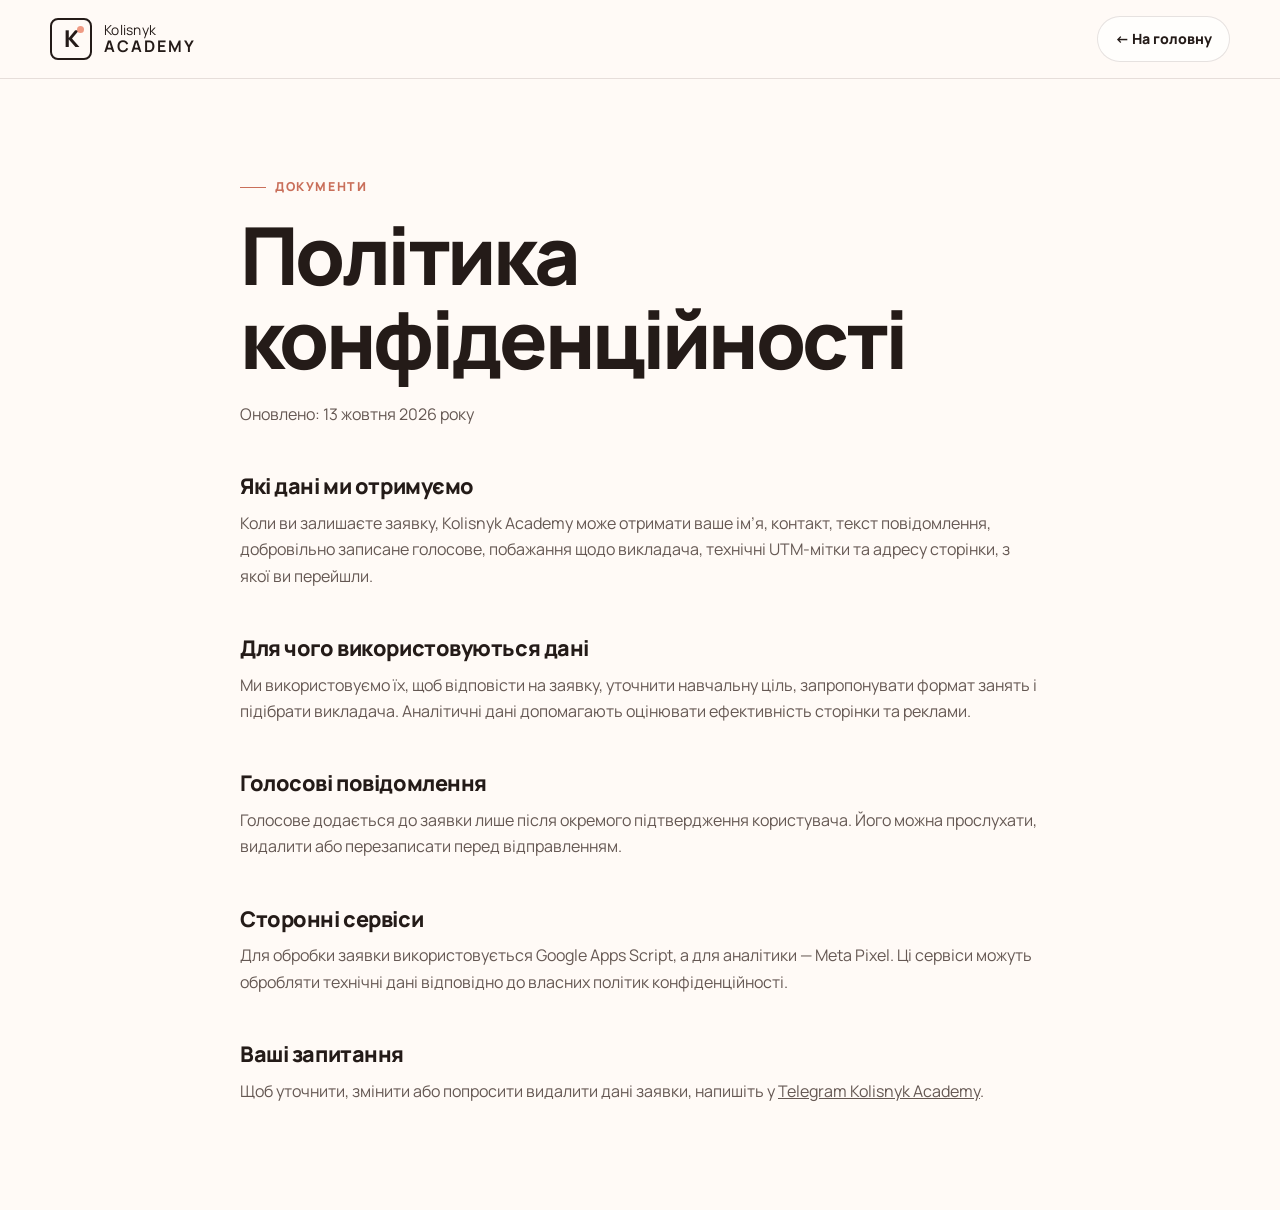
==== privacy.html @ d4eda398 "Redesign Kolisnyk Academy website" ====
<!doctype html><html lang="uk"><head><meta charset="utf-8"><meta name="viewport" content="width=device-width, initial-scale=1"><meta name="robots" content="noindex"><title>Політика конфіденційності — Kolisnyk Academy</title><link rel="icon" type="image/png" href="assets/images/brand/logo-square.png"><link rel="preconnect" href="https://fonts.googleapis.com"><link rel="preconnect" href="https://fonts.gstatic.com" crossorigin><link href="https://fonts.googleapis.com/css2?family=Manrope:wght@400;500;600;700;800&family=Playfair+Display:wght@600;700&display=swap" rel="stylesheet"><link rel="stylesheet" href="css/style.css"></head><body class="legal-page"><header class="site-header"><div class="container header-inner"><a class="brand" href="index.html"><span class="brand-mark">K<span></span></span><span class="brand-copy">Kolisnyk <strong>Academy</strong></span></a><a class="button button-small button-ghost" href="index.html">← На головну</a></div></header><main class="container legal-content"><span class="eyebrow">Документи</span><h1>Політика конфіденційності</h1><p class="legal-updated">Оновлено: 13 жовтня 2026 року</p><section><h2>Які дані ми отримуємо</h2><p>Коли ви залишаєте заявку, Kolisnyk Academy може отримати ваше ім’я, контакт, текст повідомлення, добровільно записане голосове, побажання щодо викладача, технічні UTM-мітки та адресу сторінки, з якої ви перейшли.</p></section><section><h2>Для чого використовуються дані</h2><p>Ми використовуємо їх, щоб відповісти на заявку, уточнити навчальну ціль, запропонувати формат занять і підібрати викладача. Аналітичні дані допомагають оцінювати ефективність сторінки та реклами.</p></section><section><h2>Голосові повідомлення</h2><p>Голосове додається до заявки лише після окремого підтвердження користувача. Його можна прослухати, видалити або перезаписати перед відправленням.</p></section><section><h2>Сторонні сервіси</h2><p>Для обробки заявки використовується Google Apps Script, а для аналітики — Meta Pixel. Ці сервіси можуть обробляти технічні дані відповідно до власних політик конфіденційності.</p></section><section><h2>Ваші запитання</h2><p>Щоб уточнити, змінити або попросити видалити дані заявки, напишіть у <a href="https://t.me/kolisnyk_academy" target="_blank" rel="noopener">Telegram Kolisnyk Academy</a>.</p></section></main></body></html>
---- css/style.css ----
:root {
  --ink: #241b18;
  --ink-soft: #655853;
  --paper: #fffaf6;
  --paper-2: #f7eee8;
  --white: #fff;
  --peach: #ef9a83;
  --peach-dark: #c96f5a;
  --pink: #f6d4d5;
  --sage: #79816e;
  --sage-light: #dfe4d8;
  --brown: #4b3029;
  --line: rgba(64, 42, 34, .13);
  --font-body: "Manrope", system-ui, -apple-system, BlinkMacSystemFont, "Segoe UI", sans-serif;
  --font-display: "Playfair Display", Georgia, serif;
  --radius-sm: 14px;
  --radius-md: 22px;
  --radius-lg: 34px;
  --shadow-sm: 0 12px 36px rgba(55, 36, 29, .08);
  --shadow-lg: 0 30px 80px rgba(55, 36, 29, .13);
  --container: 1180px;
  --section-space: clamp(74px, 10vw, 136px);
}

* { box-sizing: border-box; }
html { scroll-behavior: smooth; scroll-padding-top: 92px; }
body { margin: 0; color: var(--ink); background: var(--paper); font-family: var(--font-body); line-height: 1.65; overflow-x: hidden; }
body::before { content: ""; position: fixed; inset: 0; pointer-events: none; z-index: -1; opacity: .5; background-image: radial-gradient(rgba(70,45,37,.11) .6px, transparent .6px); background-size: 12px 12px; }
img { max-width: 100%; display: block; }
a { color: inherit; }
button, input, textarea, select { font: inherit; }
button, a { -webkit-tap-highlight-color: transparent; }
:focus-visible { outline: 3px solid #1672c4; outline-offset: 4px; }
[hidden] { display: none !important; }
.container { width: min(calc(100% - 32px), var(--container)); margin-inline: auto; }
.section { padding-block: var(--section-space); }
.skip-link { position: fixed; top: 10px; left: 10px; z-index: 9999; padding: 12px 16px; background: var(--ink); color: #fff; border-radius: 8px; transform: translateY(-160%); }
.skip-link:focus { transform: none; }
.eyebrow { display: inline-flex; align-items: center; gap: 9px; margin-bottom: 15px; color: var(--peach-dark); font-size: .77rem; font-weight: 800; letter-spacing: .13em; text-transform: uppercase; }
.eyebrow::before { content: ""; width: 26px; height: 1px; background: currentColor; }
.eyebrow-light { color: #ffd8ca; }
h1, h2, h3, p { margin-top: 0; }
h1, h2 { margin-bottom: 20px; font-weight: 800; letter-spacing: -.045em; line-height: 1.05; }
h1 { max-width: 720px; font-size: clamp(3.15rem, 7.2vw, 6.7rem); }
h2 { font-size: clamp(2.2rem, 4.8vw, 4.7rem); }
h1 em, h2 em { display: block; color: var(--peach-dark); font-family: var(--font-display); font-weight: 600; letter-spacing: -.035em; }
.section-heading { max-width: 850px; margin-bottom: clamp(34px, 5vw, 64px); }
.section-heading h2 { margin-bottom: 0; }
.section-heading p, .split-heading > p { color: var(--ink-soft); font-size: clamp(1rem, 1.5vw, 1.18rem); }
.split-heading { display: grid; grid-template-columns: minmax(0, 1.65fr) minmax(260px, .7fr); gap: 50px; max-width: none; align-items: end; }
.split-heading > p { max-width: 420px; margin: 0 0 8px auto; }
.centered { margin-inline: auto; text-align: center; }
.centered .eyebrow { justify-content: center; }
.centered p { max-width: 600px; margin-inline: auto; }
.button { min-height: 52px; display: inline-flex; align-items: center; justify-content: center; gap: 14px; padding: 14px 22px; border: 1px solid transparent; border-radius: 999px; font-weight: 800; text-decoration: none; cursor: pointer; transition: transform .2s ease, background .2s ease, box-shadow .2s ease; }
.button:hover { transform: translateY(-2px); }
.button-primary { background: var(--ink); color: var(--white); box-shadow: 0 12px 30px rgba(36,27,24,.18); }
.button-primary:hover { background: var(--peach-dark); box-shadow: 0 16px 34px rgba(201,111,90,.25); }
.button-ghost { border-color: var(--line); background: rgba(255,255,255,.7); color: var(--ink); }
.button-dark { background: var(--ink); color: #fff; }
.button-small { min-height: 44px; padding: 10px 17px; font-size: .88rem; }
.text-link { display: inline-flex; align-items: center; gap: 12px; min-height: 44px; color: inherit; font-weight: 800; text-underline-offset: 5px; }

.site-header { position: sticky; top: 0; z-index: 100; border-bottom: 1px solid var(--line); background: rgba(255,250,246,.92); backdrop-filter: blur(18px); }
.header-inner { min-height: 78px; display: flex; align-items: center; justify-content: space-between; gap: 24px; }
.brand { display: inline-flex; align-items: center; gap: 12px; flex: none; color: var(--ink); text-decoration: none; }
.brand-mark { position: relative; width: 42px; height: 42px; display: grid; place-items: center; border: 2px solid currentColor; border-radius: 8px; font-size: 1.45rem; font-weight: 800; line-height: 1; }
.brand-mark span { position: absolute; top: 6px; right: 6px; width: 7px; height: 7px; border-radius: 50%; background: var(--peach); }
.brand-copy { display: flex; flex-direction: column; line-height: 1.05; font-size: .86rem; letter-spacing: .02em; }
.brand-copy strong { font-size: 1rem; text-transform: uppercase; letter-spacing: .12em; }
.desktop-nav { display: flex; align-items: center; gap: clamp(14px, 2vw, 30px); margin-left: auto; }
.desktop-nav a { min-height: 44px; display: inline-flex; align-items: center; color: var(--ink-soft); font-size: .86rem; font-weight: 700; text-decoration: none; }
.desktop-nav a:hover { color: var(--ink); }
.header-actions { display: flex; align-items: center; gap: 10px; }
.menu-button { width: 46px; height: 46px; display: none; border: 1px solid var(--line); border-radius: 50%; background: #fff; cursor: pointer; }
.menu-button span { width: 18px; height: 2px; display: block; margin: 4px auto; background: var(--ink); }
.mobile-nav { padding: 8px 16px 20px; border-top: 1px solid var(--line); background: var(--paper); }
.mobile-nav a { min-height: 48px; display: flex; align-items: center; border-bottom: 1px solid var(--line); font-weight: 700; text-decoration: none; }

.hero { min-height: calc(100svh - 78px); display: flex; align-items: center; padding-top: clamp(60px, 8vw, 105px); background: radial-gradient(circle at 82% 18%, rgba(239,154,131,.18), transparent 28%), linear-gradient(180deg, #fffaf6, #fdf5f0); }
.hero-grid { display: grid; grid-template-columns: 1.03fr .97fr; gap: clamp(44px, 6vw, 90px); align-items: center; }
.hero-lead { max-width: 650px; margin-bottom: 32px; color: var(--ink-soft); font-size: clamp(1.05rem, 1.7vw, 1.3rem); }
.hero-actions { display: flex; flex-wrap: wrap; gap: 12px; margin-bottom: 34px; }
.trust-list { display: flex; flex-wrap: wrap; gap: 12px 24px; margin: 0; padding: 0; list-style: none; color: var(--ink-soft); font-size: .87rem; font-weight: 700; }
.trust-list span { color: var(--peach-dark); }
.hero-visual { position: relative; min-height: min(630px, 69vw); isolation: isolate; }
.hero-visual::before { content: ""; position: absolute; inset: 8% 0 1% 8%; z-index: -2; border-radius: 48% 48% 12% 12%; background: var(--pink); transform: rotate(4deg); }
.hero-photo { position: absolute; margin: 0; overflow: hidden; border: 8px solid var(--paper); background: #eee; box-shadow: var(--shadow-lg); }
.hero-photo img { width: 100%; height: 100%; object-fit: cover; }
.hero-photo-main { inset: 0 8% 7% 8%; border-radius: 48% 48% 28px 28px; }
.hero-photo-main img { object-position: 60% 5%; transform: scale(1.02); }
.hero-photo-lesson { width: 48%; height: 28%; right: -3%; bottom: 3%; border-radius: var(--radius-md); transform: rotate(3deg); }
.hero-note { position: absolute; left: -5%; bottom: 12%; max-width: 220px; display: flex; flex-direction: column; padding: 18px; border: 1px solid rgba(255,255,255,.6); border-radius: var(--radius-sm); background: rgba(255,255,255,.92); box-shadow: var(--shadow-sm); font-size: .82rem; }
.hero-note span { color: var(--ink-soft); }
.orbit { position: absolute; z-index: -1; border: 1px solid rgba(201,111,90,.38); border-radius: 50%; }
.orbit-one { width: 120px; height: 120px; right: -42px; top: 18%; }
.orbit-two { width: 58px; height: 58px; left: -22px; top: 9%; background: var(--sage-light); border: 0; }

.quick-links { padding-top: 90px; }
.links-grid { display: grid; grid-template-columns: repeat(12, 1fr); gap: 16px; }
.link-card { position: relative; min-height: 190px; grid-column: span 3; display: flex; flex-direction: column; padding: 24px; overflow: hidden; border: 1px solid var(--line); border-radius: var(--radius-md); background: #fff; color: var(--ink); text-decoration: none; transition: transform .25s ease, border-color .25s ease, box-shadow .25s ease; }
.link-card:first-child, .link-card:nth-child(6) { grid-column: span 6; }
.link-card:hover { transform: translateY(-5px); border-color: var(--peach); box-shadow: var(--shadow-sm); }
.link-card.accent { background: var(--brown); color: #fff; }
.link-icon { width: 42px; height: 42px; display: grid; place-items: center; margin-bottom: auto; border-radius: 50%; background: var(--paper-2); font-size: 1.12rem; }
.link-card.accent .link-icon { background: rgba(255,255,255,.12); }
.link-card h3 { margin: 22px 34px 4px 0; font-size: 1.1rem; line-height: 1.25; }
.link-card p { margin: 0; color: var(--ink-soft); font-size: .82rem; }
.link-card.accent p { color: rgba(255,255,255,.68); }
.link-arrow { position: absolute; right: 20px; bottom: 20px; font-size: 1.25rem; }

.quality { background: #f8efea; }
.quality-grid { display: grid; grid-template-columns: repeat(3, 1fr); gap: 16px; }
.quality-card { position: relative; min-height: 270px; padding: 28px; border: 1px solid var(--line); border-radius: var(--radius-md); background: rgba(255,255,255,.72); }
.quality-card.featured { background: var(--pink); }
.card-number { position: absolute; top: 24px; right: 24px; color: rgba(36,27,24,.35); font-size: .75rem; font-weight: 800; letter-spacing: .1em; }
.icon-chip { width: 46px; height: 46px; display: grid; place-items: center; margin-bottom: 50px; border-radius: 50%; background: var(--ink); color: #fff; font-size: 1.1rem; }
.quality-card h3 { margin-bottom: 10px; font-size: 1.18rem; }
.quality-card p { margin: 0; color: var(--ink-soft); font-size: .9rem; }

.team { background: var(--ink); color: #fff; }
.team-shell { display: grid; grid-template-columns: .85fr 1.15fr; gap: clamp(48px, 8vw, 110px); align-items: center; }
.team-copy h2 em { color: #f3b3a1; }
.team-copy p { max-width: 520px; color: rgba(255,255,255,.64); font-size: 1.05rem; }
.team-map { position: relative; min-height: 560px; display: grid; grid-template: 1fr 1fr / 1fr 1fr; gap: 16px; align-items: center; }
.student-node { position: absolute; top: 50%; left: 50%; z-index: 3; width: 160px; height: 160px; display: grid; place-content: center; text-align: center; border: 10px solid rgba(255,255,255,.13); border-radius: 50%; background: var(--peach); color: var(--ink); transform: translate(-50%,-50%); box-shadow: 0 20px 70px rgba(0,0,0,.35); }
.student-node span { font-family: var(--font-display); font-size: 1.6rem; font-weight: 700; }
.student-node small { display: block; color: var(--brown); }
.team-line { position: absolute; inset: 15% 13%; z-index: 0; border: 1px dashed rgba(255,255,255,.2); border-radius: 50%; }
.role-card { position: relative; z-index: 1; width: 210px; min-height: 150px; padding: 22px; border: 1px solid rgba(255,255,255,.14); border-radius: var(--radius-md); background: #342926; }
.role-card span { color: #f3b3a1; font-size: .72rem; font-weight: 800; letter-spacing: .1em; }
.role-card h3 { margin: 16px 0 5px; }
.role-card p { margin: 0; color: rgba(255,255,255,.58); font-size: .82rem; }
.role-teacher { align-self: start; justify-self: start; }
.role-methodist { align-self: start; justify-self: end; }
.role-manager { grid-column: 2; align-self: end; justify-self: end; }

.scroll-row { display: grid; grid-auto-flow: column; grid-auto-columns: minmax(265px, 30%); gap: 16px; overflow-x: auto; overscroll-behavior-inline: contain; scroll-snap-type: inline mandatory; scrollbar-width: thin; scrollbar-color: var(--peach) transparent; padding: 4px 0 20px; }
.scroll-row > * { scroll-snap-align: start; }
.teacher-card { overflow: hidden; border: 1px solid var(--line); border-radius: var(--radius-md); background: #fff; }
.teacher-photo { height: 360px; overflow: hidden; background: var(--pink); }
.teacher-photo img { width: 100%; height: 100%; object-fit: cover; object-position: 66% 5%; transition: transform .4s ease; }
.teacher-card:hover .teacher-photo img { transform: scale(1.035); }
.teacher-info { padding: 22px; }
.teacher-tag { color: var(--peach-dark); font-size: .72rem; font-weight: 800; letter-spacing: .08em; text-transform: uppercase; }
.teacher-info h3 { margin: 7px 0 4px; font-size: 1.35rem; }
.teacher-info p { min-height: 50px; margin: 0 0 16px; color: var(--ink-soft); font-size: .85rem; }
.teacher-select { min-height: 44px; display: inline-flex; align-items: center; border: 0; background: none; color: var(--ink); font-weight: 800; text-decoration: underline; text-underline-offset: 5px; cursor: pointer; }

.learning { background: #f8efea; }
.lesson-feature { display: grid; grid-template-columns: 1.45fr .55fr; border-radius: var(--radius-lg); overflow: hidden; background: var(--ink); color: #fff; }
.lesson-main { min-height: 520px; margin: 0; background: #fff; }
.lesson-main img { width: 100%; height: 100%; object-fit: cover; }
.lesson-copy { display: flex; flex-direction: column; justify-content: center; padding: clamp(30px, 4vw, 55px); }
.lesson-index { color: #f3b3a1; font-size: .76rem; font-weight: 800; letter-spacing: .1em; }
.lesson-copy h3 { margin: 35px 0 16px; font-family: var(--font-display); font-size: clamp(1.8rem, 3vw, 2.8rem); line-height: 1.08; }
.lesson-copy p, .lesson-copy li { color: rgba(255,255,255,.65); }
.lesson-copy ul { margin: 12px 0 0; padding-left: 20px; }
.lesson-row { grid-auto-columns: minmax(280px, 38%); margin-top: 18px; }
.lesson-thumb { height: 230px; margin: 0; overflow: hidden; border: 6px solid #fff; border-radius: var(--radius-md); background: #fff; box-shadow: var(--shadow-sm); }
.lesson-thumb img { width: 100%; height: 100%; object-fit: cover; }

.results { background: var(--sage-light); }
.results-grid { display: grid; grid-template-columns: .9fr 1.1fr; gap: clamp(40px, 8vw, 100px); align-items: center; }
.results-copy p { max-width: 540px; color: var(--ink-soft); }
.result-cards { min-height: 440px; position: relative; }
.result-placeholder { position: absolute; width: 280px; min-height: 190px; display: flex; flex-direction: column; justify-content: flex-end; padding: 25px; border: 1px dashed rgba(36,27,24,.28); border-radius: var(--radius-md); background: rgba(255,255,255,.64); box-shadow: var(--shadow-sm); }
.result-placeholder:nth-child(1) { top: 0; left: 0; transform: rotate(-3deg); }
.result-placeholder:nth-child(2) { top: 100px; right: 0; transform: rotate(3deg); }
.result-placeholder:nth-child(3) { bottom: 0; left: 22%; transform: rotate(-1deg); }
.result-placeholder > span { margin-bottom: auto; color: var(--ink-soft); font-size: .68rem; font-weight: 800; letter-spacing: .13em; }
.result-placeholder strong { font-family: var(--font-display); font-size: 1.6rem; }
.result-placeholder p { margin: 3px 0 0; color: var(--ink-soft); font-size: .82rem; }

.reviews { overflow: hidden; background: #fff; }
.reviews-marquee { display: grid; gap: 16px; }
.marquee-row { display: flex; width: max-content; gap: 16px; animation: marquee 70s linear infinite; }
.marquee-row.reverse { animation-direction: reverse; animation-duration: 82s; transform: translateX(-15%); }
.reviews-marquee:hover .marquee-row { animation-play-state: paused; }
.review-card { width: 260px; height: 300px; flex: none; margin: 0; padding: 8px; overflow: hidden; border: 1px solid var(--line); border-radius: var(--radius-md); background: var(--paper-2); }
.review-card img { width: 100%; height: 100%; object-fit: contain; border-radius: 15px; }
@keyframes marquee { to { transform: translateX(-50%); } }

.free { background: var(--paper-2); }
.free-grid { display: grid; grid-template-columns: repeat(3, 1fr); gap: 16px; }
.free-card { min-height: 350px; display: flex; flex-direction: column; padding: 30px; overflow: hidden; border-radius: var(--radius-lg); color: var(--ink); text-decoration: none; }
.free-card:nth-child(1) { background: var(--pink); }
.free-card:nth-child(2) { background: var(--sage-light); }
.free-card:nth-child(3) { background: var(--brown); color: #fff; }
.free-card .free-kicker { font-size: .72rem; font-weight: 800; letter-spacing: .12em; text-transform: uppercase; }
.free-card .free-symbol { margin: auto 0 22px; font-family: var(--font-display); font-size: 4.5rem; line-height: 1; }
.free-card h3 { margin-bottom: 8px; font-size: 1.4rem; }
.free-card p { margin: 0 0 22px; color: var(--ink-soft); font-size: .88rem; }
.free-card:nth-child(3) p { color: rgba(255,255,255,.65); }
.free-card span:last-child { font-weight: 800; }

.prices { background: #fff; }
.price-shell { display: grid; grid-template-columns: .82fr 1.18fr; gap: clamp(45px, 8vw, 110px); align-items: start; }
.price-intro { position: sticky; top: 120px; }
.price-intro p { color: var(--ink-soft); }
.pricing-list { border-top: 1px solid var(--line); }
.price-card { display: grid; grid-template-columns: 1fr auto; gap: 20px; align-items: center; min-height: 154px; padding: 26px 0; border-bottom: 1px solid var(--line); }
.price-card h3 { margin-bottom: 7px; font-size: 1.25rem; }
.price-card p { margin: 0; color: var(--ink-soft); font-size: .86rem; }
.price-amount { text-align: right; }
.price-amount strong { display: block; font-family: var(--font-display); font-size: 2rem; line-height: 1; }
.price-amount small { color: var(--ink-soft); }

.steps { background: var(--pink); }
.steps-list { display: grid; grid-template-columns: repeat(4, 1fr); margin: 0; padding: 0; list-style: none; counter-reset: steps; }
.steps-list li { min-height: 220px; padding: 28px; border-left: 1px solid rgba(36,27,24,.15); }
.steps-list li:last-child { border-right: 1px solid rgba(36,27,24,.15); }
.steps-list span { font-size: .72rem; font-weight: 800; letter-spacing: .12em; }
.steps-list h3 { margin: 68px 0 7px; font-size: 1.2rem; }
.steps-list p { margin: 0; color: var(--ink-soft); font-size: .86rem; }

.faq-grid { display: grid; grid-template-columns: .7fr 1.3fr; gap: clamp(48px, 8vw, 110px); align-items: start; }
.faq-copy { position: sticky; top: 120px; }
.faq-copy p { color: var(--ink-soft); }
.faq-list { border-top: 1px solid var(--line); }
.faq-item { border-bottom: 1px solid var(--line); }
.faq-question { width: 100%; min-height: 78px; display: flex; align-items: center; justify-content: space-between; gap: 20px; padding: 20px 0; border: 0; background: transparent; color: var(--ink); text-align: left; font-weight: 800; cursor: pointer; }
.faq-question span { flex: none; font-size: 1.5rem; font-weight: 400; transition: transform .2s; }
.faq-question[aria-expanded="true"] span { transform: rotate(45deg); }
.faq-answer { max-width: 670px; padding: 0 40px 24px 0; color: var(--ink-soft); font-size: .92rem; }
.faq-answer p { margin: 0; }

.lead-section { background: var(--ink); color: #fff; }
.lead-shell { display: grid; grid-template-columns: .72fr 1.28fr; gap: clamp(44px, 8vw, 110px); align-items: start; }
.lead-aside { position: sticky; top: 120px; }
.lead-aside h2 em { color: #f3b3a1; }
.lead-aside > p { color: rgba(255,255,255,.62); }
.lead-promise { display: flex; gap: 18px; align-items: flex-start; margin-top: 48px; }
.lead-promise > span { width: 48px; height: 48px; display: grid; place-items: center; flex: none; border-radius: 50%; background: var(--peach); color: var(--ink); }
.lead-promise p { margin: 0; color: rgba(255,255,255,.62); font-size: .88rem; }
.lead-promise strong { color: #fff; }
.lead-form { padding: clamp(24px, 5vw, 54px); border-radius: var(--radius-lg); background: var(--paper); color: var(--ink); }
.goal-fieldset { margin: 0 0 25px; padding: 0; border: 0; }
.goal-fieldset legend, .field > label { display: block; margin-bottom: 9px; font-size: .82rem; font-weight: 800; }
.choice-row { display: flex; flex-wrap: wrap; gap: 8px; }
.choice-row input { position: absolute; opacity: 0; pointer-events: none; }
.choice-row span { min-height: 44px; display: inline-flex; align-items: center; padding: 10px 15px; border: 1px solid var(--line); border-radius: 999px; background: #fff; font-size: .8rem; font-weight: 700; cursor: pointer; }
.choice-row input:checked + span { border-color: var(--ink); background: var(--ink); color: #fff; }
.choice-row input:focus-visible + span { outline: 3px solid #1672c4; outline-offset: 2px; }
.field { min-width: 0; margin-bottom: 20px; }
.field label small, .voice-open small { margin-left: 6px; color: var(--ink-soft); font-weight: 500; }
.field input, .field textarea, .field select { width: 100%; min-height: 52px; padding: 14px 16px; border: 1px solid var(--line); border-radius: var(--radius-sm); background: #fff; color: var(--ink); transition: border .2s, box-shadow .2s; }
.field textarea { min-height: 125px; resize: vertical; }
.field input:focus, .field textarea:focus, .field select:focus { border-color: var(--peach-dark); outline: 0; box-shadow: 0 0 0 4px rgba(201,111,90,.12); }
.field-row { display: grid; grid-template-columns: 1fr 1fr; gap: 16px; }
.voice-block { margin-bottom: 24px; }
.voice-open { min-height: 44px; padding: 8px 0; border: 0; background: none; color: var(--ink); font-weight: 800; cursor: pointer; }
.voice-open > span { color: var(--peach-dark); }
.voice-panel { padding: 20px; border: 1px solid var(--line); border-radius: var(--radius-sm); background: #fff; }
.voice-status { display: flex; align-items: center; gap: 10px; margin-bottom: 16px; }
.voice-status time { margin-left: auto; color: var(--ink-soft); font-variant-numeric: tabular-nums; }
.voice-dot { width: 9px; height: 9px; border-radius: 50%; background: var(--sage); }
.voice-panel.recording .voice-dot { background: #d73b3b; animation: blink 1s infinite; }
@keyframes blink { 50% { opacity: .25; } }
.voice-actions { display: flex; gap: 8px; }
.voice-panel audio { width: 100%; margin-top: 16px; }
.voice-confirm { display: flex; gap: 10px; align-items: flex-start; margin-top: 12px; color: var(--ink-soft); font-size: .78rem; }
.preferences { margin: 4px 0 22px; border: 1px solid var(--line); border-radius: var(--radius-sm); background: #fff; }
.preferences summary { min-height: 68px; display: flex; align-items: center; justify-content: space-between; gap: 20px; padding: 14px 18px; cursor: pointer; list-style: none; }
.preferences summary::-webkit-details-marker { display: none; }
.preferences summary > span:first-child { display: flex; flex-direction: column; }
.preferences summary small { color: var(--ink-soft); font-weight: 500; }
.preferences[open] summary > span:last-child { transform: rotate(45deg); }
.preferences-body { padding: 8px 18px 20px; border-top: 1px solid var(--line); }
.range-field { display: block; margin-top: 20px; }
.range-field > span { display: flex; justify-content: space-between; gap: 15px; margin-bottom: 8px; font-size: .76rem; font-weight: 800; }
.range-field output { color: var(--peach-dark); text-align: right; }
.range-field input { width: 100%; accent-color: var(--peach-dark); }
.submit-button { width: 100%; }
.form-error { min-height: 24px; margin: 0 0 8px; color: #a72d2d; font-size: .82rem; font-weight: 700; }
.privacy-note { margin: 12px 0 0; color: var(--ink-soft); text-align: center; font-size: .72rem; }

.site-footer { padding-top: 70px; background: #191310; color: #fff; }
.footer-grid { display: grid; grid-template-columns: 1.6fr repeat(3, 1fr); gap: 46px; }
.brand-light { color: #fff; }
.footer-brand p { margin-top: 20px; color: rgba(255,255,255,.52); }
.footer-grid h2 { margin-bottom: 16px; color: rgba(255,255,255,.45); font-family: var(--font-body); font-size: .72rem; letter-spacing: .13em; text-transform: uppercase; }
.footer-grid > div:not(:first-child) a { min-height: 38px; display: block; color: rgba(255,255,255,.75); font-size: .86rem; text-decoration: none; }
.footer-grid a:hover { color: #fff; }
.footer-bottom { display: flex; justify-content: space-between; gap: 24px; margin-top: 60px; padding-block: 22px; border-top: 1px solid rgba(255,255,255,.1); color: rgba(255,255,255,.45); font-size: .76rem; }
.footer-bottom p { margin: 0; }
.mobile-sticky-cta { display: none; }

.success-dialog { width: min(550px, calc(100% - 28px)); padding: clamp(28px, 5vw, 52px); border: 0; border-radius: var(--radius-lg); color: var(--ink); box-shadow: var(--shadow-lg); }
.success-dialog::backdrop { background: rgba(20,14,12,.72); backdrop-filter: blur(5px); }
.dialog-close { position: absolute; top: 14px; right: 14px; width: 44px; height: 44px; border: 0; border-radius: 50%; background: var(--paper-2); font-size: 1.5rem; cursor: pointer; }
.success-mark { width: 58px; height: 58px; display: grid; place-items: center; margin-bottom: 26px; border-radius: 50%; background: var(--sage-light); font-size: 1.5rem; }
.success-dialog h2 { margin-bottom: 14px; font-size: 2.5rem; }
.success-dialog > p { color: var(--ink-soft); }
.success-links { display: grid; margin-top: 28px; border-top: 1px solid var(--line); }
.success-links a { min-height: 55px; display: flex; align-items: center; justify-content: space-between; border-bottom: 1px solid var(--line); font-weight: 800; text-decoration: none; }

.legal-content { max-width: 800px; padding-block: 90px; }
.legal-content h1 { max-width: none; font-size: clamp(2.7rem, 7vw, 5rem); }
.legal-updated { color: var(--ink-soft); }
.legal-content section { margin-top: 48px; }
.legal-content h2 { margin-bottom: 12px; font-family: var(--font-body); font-size: 1.35rem; letter-spacing: -.02em; }
.legal-content p { color: var(--ink-soft); }

@media (max-width: 1024px) {
  .desktop-nav { display: none; }
  .menu-button { display: block; }
  .hero-grid { grid-template-columns: 1fr 1fr; gap: 28px; }
  .hero-visual { min-height: 540px; }
  .quality-grid { grid-template-columns: repeat(2, 1fr); }
  .team-shell, .results-grid, .price-shell, .faq-grid, .lead-shell { grid-template-columns: 1fr; }
  .team-copy, .results-copy, .price-intro, .faq-copy, .lead-aside { max-width: 760px; }
  .price-intro, .faq-copy, .lead-aside { position: static; }
  .team-map { max-width: 720px; width: 100%; margin-inline: auto; }
  .scroll-row { grid-auto-columns: minmax(270px, 42%); }
  .footer-grid { grid-template-columns: 1.4fr repeat(3, 1fr); gap: 26px; }
}

@media (max-width: 760px) {
  :root { --section-space: 82px; }
  .container { width: min(calc(100% - 28px), var(--container)); }
  .header-inner { min-height: 68px; }
  .brand-copy { display: none; }
  .header-cta { display: inline-flex; }
  h1 { font-size: clamp(3rem, 15vw, 4.6rem); }
  h2 { font-size: clamp(2.25rem, 11vw, 3.5rem); }
  .split-heading { grid-template-columns: 1fr; gap: 15px; }
  .split-heading > p { margin: 0; }
  .hero { min-height: auto; padding-top: 58px; }
  .hero-grid { grid-template-columns: 1fr; }
  .hero-copy { text-align: left; }
  .hero-actions .button { width: 100%; }
  .trust-list { display: grid; }
  .hero-visual { min-height: 510px; margin-top: 18px; }
  .hero-photo-main { inset: 0 2% 6% 2%; }
  .hero-note { left: 0; bottom: 5%; max-width: 190px; }
  .hero-photo-lesson { right: -1%; bottom: 0; width: 50%; height: 25%; }
  .links-grid { grid-template-columns: 1fr 1fr; }
  .link-card, .link-card:first-child, .link-card:nth-child(6) { grid-column: auto; min-height: 175px; padding: 20px; }
  .link-card p { display: none; }
  .quality-grid { grid-template-columns: 1fr; }
  .quality-card { min-height: 230px; }
  .icon-chip { margin-bottom: 34px; }
  .team-map { min-height: 640px; display: flex; flex-direction: column; gap: 12px; }
  .student-node { position: relative; top: auto; left: auto; width: 130px; height: 130px; flex: none; margin: 0 auto 16px; transform: none; }
  .team-line { left: 50%; top: 120px; bottom: 55px; width: 1px; height: auto; border: 0; border-left: 1px dashed rgba(255,255,255,.28); border-radius: 0; }
  .role-card, .role-teacher, .role-methodist, .role-manager { width: calc(100% - 44px); min-height: 126px; align-self: auto; justify-self: auto; }
  .scroll-row { grid-auto-columns: 82%; }
  .teacher-photo { height: 350px; }
  .lesson-feature { grid-template-columns: 1fr; }
  .lesson-main { min-height: 300px; }
  .lesson-copy { padding: 28px; }
  .lesson-copy h3 { margin-top: 18px; }
  .lesson-row { grid-auto-columns: 88%; }
  .result-cards { min-height: 545px; }
  .result-placeholder { width: min(280px, 82%); }
  .result-placeholder:nth-child(1) { left: 0; }
  .result-placeholder:nth-child(2) { top: 155px; right: 0; }
  .result-placeholder:nth-child(3) { left: 8%; }
  .reviews-marquee { overflow-x: auto; padding-inline: 14px; }
  .marquee-row, .marquee-row.reverse { animation: none; transform: none; }
  .review-card { width: 235px; height: 280px; }
  .free-grid { grid-template-columns: 1fr; }
  .free-card { min-height: 300px; }
  .price-card { min-height: 135px; }
  .price-amount strong { font-size: 1.55rem; }
  .steps-list { grid-template-columns: 1fr 1fr; }
  .steps-list li { min-height: 190px; border-bottom: 1px solid rgba(36,27,24,.15); }
  .field-row { grid-template-columns: 1fr; gap: 0; }
  .lead-form { margin-inline: -2px; }
  .choice-row label { flex: 1 1 calc(50% - 8px); }
  .choice-row span { width: 100%; justify-content: center; text-align: center; }
  .footer-grid { grid-template-columns: 1fr 1fr; }
  .footer-brand { grid-column: 1 / -1; }
  .footer-brand .brand-copy { display: flex; }
  .footer-bottom { margin-bottom: 76px; }
  .mobile-sticky-cta { position: fixed; right: 14px; bottom: 12px; left: 14px; z-index: 90; display: inline-flex; box-shadow: 0 8px 35px rgba(0,0,0,.25); }
}

@media (max-width: 380px) {
  .header-cta { padding-inline: 13px; }
  .links-grid { grid-template-columns: 1fr; }
  .link-card, .link-card:first-child, .link-card:nth-child(6) { min-height: 145px; }
  .link-card h3 { margin-top: 14px; }
  .steps-list { grid-template-columns: 1fr; }
  .steps-list li { min-height: 165px; border-right: 1px solid rgba(36,27,24,.15); }
  .steps-list h3 { margin-top: 40px; }
  .footer-grid { grid-template-columns: 1fr; }
  .footer-brand { grid-column: auto; }
}

@media (prefers-reduced-motion: reduce) {
  html { scroll-behavior: auto; }
  *, *::before, *::after { animation-duration: .01ms !important; animation-iteration-count: 1 !important; transition-duration: .01ms !important; }
  .marquee-row, .marquee-row.reverse { animation: none; transform: none; }
}
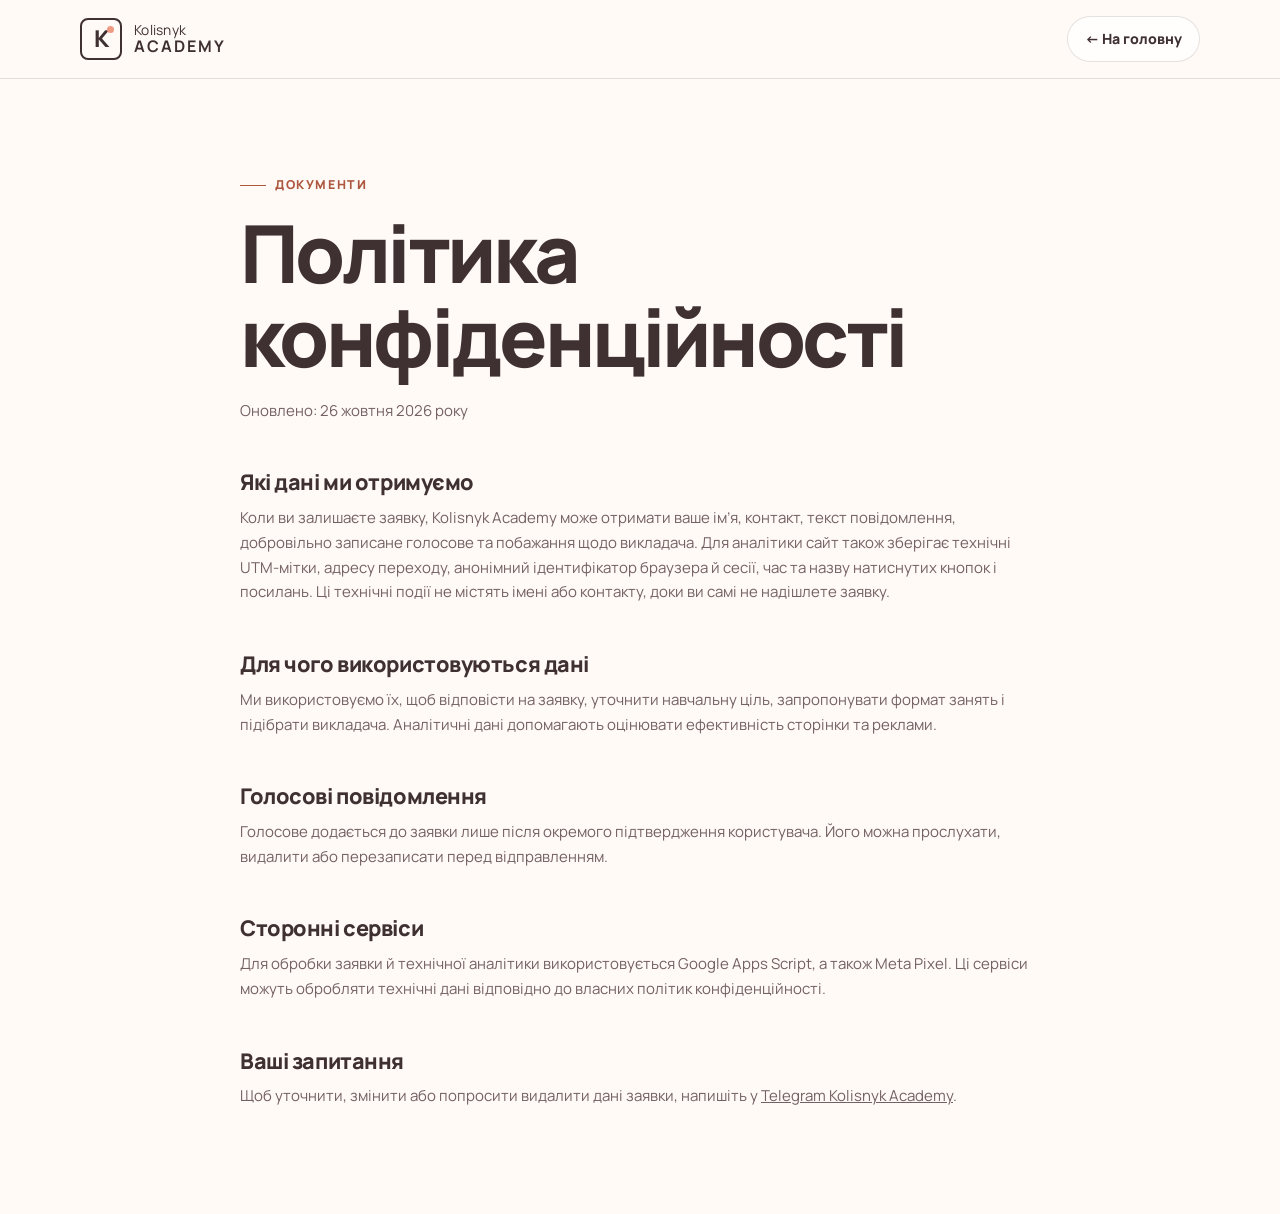
==== commit e38d2afa: "Track every site interaction" ====
--- a/privacy.html
+++ b/privacy.html
@@ -1 +1 @@
-<!doctype html><html lang="uk"><head><meta charset="utf-8"><meta name="viewport" content="width=device-width, initial-scale=1"><meta name="robots" content="noindex"><title>Політика конфіденційності — Kolisnyk Academy</title><link rel="icon" type="image/png" href="assets/images/brand/logo-square.png"><link rel="preconnect" href="https://fonts.googleapis.com"><link rel="preconnect" href="https://fonts.gstatic.com" crossorigin><link href="https://fonts.googleapis.com/css2?family=Manrope:wght@400;500;600;700;800&family=Playfair+Display:wght@600;700&display=swap" rel="stylesheet"><link rel="stylesheet" href="css/style.css"></head><body class="legal-page"><header class="site-header"><div class="container header-inner"><a class="brand" href="index.html"><span class="brand-mark">K<span></span></span><span class="brand-copy">Kolisnyk <strong>Academy</strong></span></a><a class="button button-small button-ghost" href="index.html">← На головну</a></div></header><main class="container legal-content"><span class="eyebrow">Документи</span><h1>Політика конфіденційності</h1><p class="legal-updated">Оновлено: 13 жовтня 2026 року</p><section><h2>Які дані ми отримуємо</h2><p>Коли ви залишаєте заявку, Kolisnyk Academy може отримати ваше ім’я, контакт, текст повідомлення, добровільно записане голосове, побажання щодо викладача, технічні UTM-мітки та адресу сторінки, з якої ви перейшли.</p></section><section><h2>Для чого використовуються дані</h2><p>Ми використовуємо їх, щоб відповісти на заявку, уточнити навчальну ціль, запропонувати формат занять і підібрати викладача. Аналітичні дані допомагають оцінювати ефективність сторінки та реклами.</p></section><section><h2>Голосові повідомлення</h2><p>Голосове додається до заявки лише після окремого підтвердження користувача. Його можна прослухати, видалити або перезаписати перед відправленням.</p></section><section><h2>Сторонні сервіси</h2><p>Для обробки заявки використовується Google Apps Script, а для аналітики — Meta Pixel. Ці сервіси можуть обробляти технічні дані відповідно до власних політик конфіденційності.</p></section><section><h2>Ваші запитання</h2><p>Щоб уточнити, змінити або попросити видалити дані заявки, напишіть у <a href="https://t.me/kolisnyk_academy" target="_blank" rel="noopener">Telegram Kolisnyk Academy</a>.</p></section></main></body></html>
+<!doctype html><html lang="uk"><head><meta charset="utf-8"><meta name="viewport" content="width=device-width, initial-scale=1"><meta name="robots" content="noindex"><title>Політика конфіденційності — Kolisnyk Academy</title><link rel="icon" type="image/png" href="assets/images/brand/logo-square.png"><link rel="preconnect" href="https://fonts.googleapis.com"><link rel="preconnect" href="https://fonts.gstatic.com" crossorigin><link href="https://fonts.googleapis.com/css2?family=Manrope:wght@400;500;600;700;800&family=Playfair+Display:wght@600;700&display=swap" rel="stylesheet"><link rel="stylesheet" href="css/style.css"></head><body class="legal-page"><header class="site-header"><div class="container header-inner"><a class="brand" href="index.html"><span class="brand-mark">K<span></span></span><span class="brand-copy">Kolisnyk <strong>Academy</strong></span></a><a class="button button-small button-ghost" href="index.html">← На головну</a></div></header><main class="container legal-content"><span class="eyebrow">Документи</span><h1>Політика конфіденційності</h1><p class="legal-updated">Оновлено: 26 жовтня 2026 року</p><section><h2>Які дані ми отримуємо</h2><p>Коли ви залишаєте заявку, Kolisnyk Academy може отримати ваше ім’я, контакт, текст повідомлення, добровільно записане голосове та побажання щодо викладача. Для аналітики сайт також зберігає технічні UTM-мітки, адресу переходу, анонімний ідентифікатор браузера й сесії, час та назву натиснутих кнопок і посилань. Ці технічні події не містять імені або контакту, доки ви самі не надішлете заявку.</p></section><section><h2>Для чого використовуються дані</h2><p>Ми використовуємо їх, щоб відповісти на заявку, уточнити навчальну ціль, запропонувати формат занять і підібрати викладача. Аналітичні дані допомагають оцінювати ефективність сторінки та реклами.</p></section><section><h2>Голосові повідомлення</h2><p>Голосове додається до заявки лише після окремого підтвердження користувача. Його можна прослухати, видалити або перезаписати перед відправленням.</p></section><section><h2>Сторонні сервіси</h2><p>Для обробки заявки й технічної аналітики використовується Google Apps Script, а також Meta Pixel. Ці сервіси можуть обробляти технічні дані відповідно до власних політик конфіденційності.</p></section><section><h2>Ваші запитання</h2><p>Щоб уточнити, змінити або попросити видалити дані заявки, напишіть у <a href="https://t.me/kolisnyk_academy" target="_blank" rel="noopener">Telegram Kolisnyk Academy</a>.</p></section></main><script src="js/analytics.js?v=20261026-1" defer></script></body></html>
--- a/css/style.css
+++ b/css/style.css
@@ -1,15 +1,15 @@
 :root {
-  --ink: #241b18;
-  --ink-soft: #655853;
+  --ink: #3f3032;
+  --ink-soft: #746164;
   --paper: #fffaf6;
-  --paper-2: #f7eee8;
+  --paper-2: #fff3ef;
   --white: #fff;
   --peach: #ef9a83;
-  --peach-dark: #c96f5a;
-  --pink: #f6d4d5;
-  --sage: #79816e;
-  --sage-light: #dfe4d8;
-  --brown: #4b3029;
+  --peach-dark: #ad573f;
+  --pink: #fbdadd;
+  --rose: #c98c86;
+  --rose-light: #fff0ea;
+  --brown: #8d5f64;
   --line: rgba(64, 42, 34, .13);
   --font-body: "Manrope", system-ui, -apple-system, BlinkMacSystemFont, "Segoe UI", sans-serif;
   --font-display: "Playfair Display", Georgia, serif;
@@ -18,19 +18,19 @@
   --radius-lg: 34px;
   --shadow-sm: 0 12px 36px rgba(55, 36, 29, .08);
   --shadow-lg: 0 30px 80px rgba(55, 36, 29, .13);
-  --container: 1180px;
-  --section-space: clamp(74px, 10vw, 136px);
+  --container: 1120px;
+  --section-space: clamp(70px, 8.5vw, 118px);
 }
 
 * { box-sizing: border-box; }
-html { scroll-behavior: smooth; scroll-padding-top: 92px; }
-body { margin: 0; color: var(--ink); background: var(--paper); font-family: var(--font-body); line-height: 1.65; overflow-x: hidden; }
+html { max-width: 100%; scroll-behavior: smooth; scroll-padding-top: 92px; overflow-x: clip; }
+body { max-width: 100%; margin: 0; color: var(--ink); background: var(--paper); font-family: var(--font-body); line-height: 1.65; overflow-x: clip; }
 body::before { content: ""; position: fixed; inset: 0; pointer-events: none; z-index: -1; opacity: .5; background-image: radial-gradient(rgba(70,45,37,.11) .6px, transparent .6px); background-size: 12px 12px; }
 img { max-width: 100%; display: block; }
 a { color: inherit; }
 button, input, textarea, select { font: inherit; }
 button, a { -webkit-tap-highlight-color: transparent; }
-:focus-visible { outline: 3px solid #1672c4; outline-offset: 4px; }
+:focus-visible { outline: 3px solid var(--peach-dark); outline-offset: 4px; }
 [hidden] { display: none !important; }
 .container { width: min(calc(100% - 32px), var(--container)); margin-inline: auto; }
 .section { padding-block: var(--section-space); }
@@ -41,8 +41,8 @@
 .eyebrow-light { color: #ffd8ca; }
 h1, h2, h3, p { margin-top: 0; }
 h1, h2 { margin-bottom: 20px; font-weight: 800; letter-spacing: -.045em; line-height: 1.05; }
-h1 { max-width: 720px; font-size: clamp(3.15rem, 7.2vw, 6.7rem); }
-h2 { font-size: clamp(2.2rem, 4.8vw, 4.7rem); }
+h1 { max-width: 720px; font-size: clamp(3.15rem, 6.5vw, 6.1rem); }
+h2 { font-size: clamp(2.2rem, 4.4vw, 4.3rem); }
 h1 em, h2 em { display: block; color: var(--peach-dark); font-family: var(--font-display); font-weight: 600; letter-spacing: -.035em; }
 .section-heading { max-width: 850px; margin-bottom: clamp(34px, 5vw, 64px); }
 .section-heading h2 { margin-bottom: 0; }
@@ -54,10 +54,10 @@
 .centered p { max-width: 600px; margin-inline: auto; }
 .button { min-height: 52px; display: inline-flex; align-items: center; justify-content: center; gap: 14px; padding: 14px 22px; border: 1px solid transparent; border-radius: 999px; font-weight: 800; text-decoration: none; cursor: pointer; transition: transform .2s ease, background .2s ease, box-shadow .2s ease; }
 .button:hover { transform: translateY(-2px); }
-.button-primary { background: var(--ink); color: var(--white); box-shadow: 0 12px 30px rgba(36,27,24,.18); }
-.button-primary:hover { background: var(--peach-dark); box-shadow: 0 16px 34px rgba(201,111,90,.25); }
+.button-primary { background: var(--peach-dark); color: var(--white); box-shadow: 0 12px 30px rgba(201,111,90,.22); }
+.button-primary:hover { background: #91442f; box-shadow: 0 16px 34px rgba(201,111,90,.28); }
 .button-ghost { border-color: var(--line); background: rgba(255,255,255,.7); color: var(--ink); }
-.button-dark { background: var(--ink); color: #fff; }
+.button-dark { background: var(--brown); color: #fff; }
 .button-small { min-height: 44px; padding: 10px 17px; font-size: .88rem; }
 .text-link { display: inline-flex; align-items: center; gap: 12px; min-height: 44px; color: inherit; font-weight: 800; text-underline-offset: 5px; }
 
@@ -77,62 +77,72 @@
 .mobile-nav { padding: 8px 16px 20px; border-top: 1px solid var(--line); background: var(--paper); }
 .mobile-nav a { min-height: 48px; display: flex; align-items: center; border-bottom: 1px solid var(--line); font-weight: 700; text-decoration: none; }
 
-.hero { min-height: calc(100svh - 78px); display: flex; align-items: center; padding-top: clamp(60px, 8vw, 105px); background: radial-gradient(circle at 82% 18%, rgba(239,154,131,.18), transparent 28%), linear-gradient(180deg, #fffaf6, #fdf5f0); }
+.hero { position: relative; z-index: 1; min-height: calc(100svh - 78px); display: flex; align-items: center; padding-top: clamp(60px, 8vw, 105px); overflow: visible; background: radial-gradient(circle at 82% 18%, rgba(239,154,131,.18), transparent 28%), linear-gradient(180deg, #fffaf6, #fdf5f0); }
 .hero-grid { display: grid; grid-template-columns: 1.03fr .97fr; gap: clamp(44px, 6vw, 90px); align-items: center; }
 .hero-lead { max-width: 650px; margin-bottom: 32px; color: var(--ink-soft); font-size: clamp(1.05rem, 1.7vw, 1.3rem); }
 .hero-actions { display: flex; flex-wrap: wrap; gap: 12px; margin-bottom: 34px; }
 .trust-list { display: flex; flex-wrap: wrap; gap: 12px 24px; margin: 0; padding: 0; list-style: none; color: var(--ink-soft); font-size: .87rem; font-weight: 700; }
 .trust-list span { color: var(--peach-dark); }
 .hero-visual { position: relative; min-height: min(630px, 69vw); isolation: isolate; }
-.hero-visual::before { content: ""; position: absolute; inset: 8% 0 1% 8%; z-index: -2; border-radius: 48% 48% 12% 12%; background: var(--pink); transform: rotate(4deg); }
+.hero-visual::before { content: ""; position: absolute; inset: 8% 0 1% 8%; z-index: -2; border-radius: 48% 48% 12% 12%; background: rgba(246,188,187,.5); transform: rotate(4deg); filter: blur(1px); }
 .hero-photo { position: absolute; margin: 0; overflow: hidden; border: 8px solid var(--paper); background: #eee; box-shadow: var(--shadow-lg); }
 .hero-photo img { width: 100%; height: 100%; object-fit: cover; }
-.hero-photo-main { inset: 0 8% 7% 8%; border-radius: 48% 48% 28px 28px; }
-.hero-photo-main img { object-position: 60% 5%; transform: scale(1.02); }
-.hero-photo-lesson { width: 48%; height: 28%; right: -3%; bottom: 3%; border-radius: var(--radius-md); transform: rotate(3deg); }
-.hero-note { position: absolute; left: -5%; bottom: 12%; max-width: 220px; display: flex; flex-direction: column; padding: 18px; border: 1px solid rgba(255,255,255,.6); border-radius: var(--radius-sm); background: rgba(255,255,255,.92); box-shadow: var(--shadow-sm); font-size: .82rem; }
+.hero-photo-main { inset: 0 8% 10% 8%; overflow: visible; isolation: auto; border-radius: 48% 48% 28px 28px; background: linear-gradient(155deg, rgba(255,255,255,.94), rgba(255,226,220,.82) 55%, rgba(247,200,207,.72)); }
+.hero-photo-main::before { content: ""; position: absolute; inset: 7% -14% -18%; z-index: -1; border-radius: 50%; background: repeating-radial-gradient(ellipse at 50% 48%, transparent 0 9%, rgba(255,255,255,.72) 10% 12%, rgba(220,124,126,.18) 13% 17%, transparent 18% 24%); transform: perspective(480px) rotateX(16deg); filter: blur(.2px); }
+.hero-photo-main::after { content: ""; position: absolute; inset: 14% 9% 7%; z-index: -1; border: 2px solid rgba(255,255,255,.72); border-radius: 50% 50% 34% 34%; box-shadow: 0 0 0 22px rgba(244,160,158,.12), 0 0 0 48px rgba(255,255,255,.2), 0 0 0 78px rgba(210,113,122,.09), inset 0 0 80px rgba(255,255,255,.58); }
+.hero-photo-main img { position: relative; z-index: 4; object-fit: contain; object-position: 50% 8%; transform: scale(1.12); transform-origin: center top; filter: drop-shadow(0 18px 22px rgba(114,65,66,.2)); }
+.hero-photo-lesson { z-index: 5; width: 29%; height: 37%; right: 18%; bottom: -5%; border-radius: var(--radius-md); background: #fbf7ec; transform: rotate(1.5deg); }
+.hero-photo-lesson img { object-fit: contain; background: #fbf7ec; }
+.hero-note { position: absolute; left: -1%; bottom: 5%; z-index: 5; max-width: 220px; display: flex; flex-direction: column; padding: 18px; border: 1px solid rgba(255,255,255,.6); border-radius: var(--radius-sm); background: rgba(255,255,255,.92); box-shadow: var(--shadow-sm); font-size: .82rem; }
 .hero-note span { color: var(--ink-soft); }
 .orbit { position: absolute; z-index: -1; border: 1px solid rgba(201,111,90,.38); border-radius: 50%; }
 .orbit-one { width: 120px; height: 120px; right: -42px; top: 18%; }
-.orbit-two { width: 58px; height: 58px; left: -22px; top: 9%; background: var(--sage-light); border: 0; }
-
-.quick-links { padding-top: 90px; }
-.links-grid { display: grid; grid-template-columns: repeat(12, 1fr); gap: 16px; }
-.link-card { position: relative; min-height: 190px; grid-column: span 3; display: flex; flex-direction: column; padding: 24px; overflow: hidden; border: 1px solid var(--line); border-radius: var(--radius-md); background: #fff; color: var(--ink); text-decoration: none; transition: transform .25s ease, border-color .25s ease, box-shadow .25s ease; }
-.link-card:first-child, .link-card:nth-child(6) { grid-column: span 6; }
+.orbit-two { width: 58px; height: 58px; left: -22px; top: 9%; background: var(--rose-light); border: 0; }
+
+.quick-links { padding-top: 78px; }
+.links-grid { display: grid; grid-template-columns: repeat(4, 1fr); gap: 12px; }
+.link-card { position: relative; min-height: 118px; display: grid; grid-template-columns: 44px 1fr; gap: 14px; align-items: center; padding: 18px 44px 18px 18px; overflow: hidden; border: 1px solid rgba(201,111,90,.18); border-radius: 20px; background: rgba(255,255,255,.88); color: var(--ink); text-decoration: none; transition: transform .25s ease, border-color .25s ease, box-shadow .25s ease; }
 .link-card:hover { transform: translateY(-5px); border-color: var(--peach); box-shadow: var(--shadow-sm); }
-.link-card.accent { background: var(--brown); color: #fff; }
-.link-icon { width: 42px; height: 42px; display: grid; place-items: center; margin-bottom: auto; border-radius: 50%; background: var(--paper-2); font-size: 1.12rem; }
-.link-card.accent .link-icon { background: rgba(255,255,255,.12); }
-.link-card h3 { margin: 22px 34px 4px 0; font-size: 1.1rem; line-height: 1.25; }
-.link-card p { margin: 0; color: var(--ink-soft); font-size: .82rem; }
-.link-card.accent p { color: rgba(255,255,255,.68); }
-.link-arrow { position: absolute; right: 20px; bottom: 20px; font-size: 1.25rem; }
-
-.quality { background: #f8efea; }
+.link-card.accent { background: rgba(255,255,255,.88); }
+.link-card:nth-child(8n+2), .link-card:nth-child(8n+4), .link-card:nth-child(8n+5), .link-card:nth-child(8n+7) { background: rgba(251,218,221,.74); }
+.link-icon { width: 44px; height: 44px; display: grid; place-items: center; border-radius: 14px; background: var(--paper-2); color: var(--peach-dark); }
+.link-icon svg { width: 24px; height: 24px; fill: none; stroke: currentColor; stroke-width: 1.7; stroke-linecap: round; stroke-linejoin: round; }
+.link-icon svg path[fill] { stroke: none; }
+.link-card.accent .link-icon { background: #fff; }
+.link-card:nth-child(8n+2) .link-icon, .link-card:nth-child(8n+4) .link-icon, .link-card:nth-child(8n+5) .link-icon, .link-card:nth-child(8n+7) .link-icon { background: var(--peach-dark); color: #fff; }
+.link-copy { min-width: 0; }
+.link-card h3 { margin: 0 0 3px; font-size: .98rem; line-height: 1.25; }
+.link-card p { margin: 0; color: var(--ink-soft); font-size: .74rem; line-height: 1.4; }
+.link-arrow { position: absolute; right: 16px; top: 16px; color: var(--peach-dark); font-size: 1rem; }
+
+.quality { background: linear-gradient(180deg, #fff7f3, #fff1ee); }
 .quality-grid { display: grid; grid-template-columns: repeat(3, 1fr); gap: 16px; }
-.quality-card { position: relative; min-height: 270px; padding: 28px; border: 1px solid var(--line); border-radius: var(--radius-md); background: rgba(255,255,255,.72); }
-.quality-card.featured { background: var(--pink); }
-.card-number { position: absolute; top: 24px; right: 24px; color: rgba(36,27,24,.35); font-size: .75rem; font-weight: 800; letter-spacing: .1em; }
-.icon-chip { width: 46px; height: 46px; display: grid; place-items: center; margin-bottom: 50px; border-radius: 50%; background: var(--ink); color: #fff; font-size: 1.1rem; }
+.quality-card { position: relative; min-height: 185px; padding: 24px; border: 1px solid rgba(201,111,90,.16); border-radius: var(--radius-md); background: rgba(255,255,255,.8); }
+.quality-card:nth-child(even) { background: rgba(251,218,221,.72); }
+.card-number { position: absolute; top: 20px; right: 20px; color: rgba(63,48,50,.32); font-size: .7rem; font-weight: 800; letter-spacing: .1em; }
+.icon-chip { width: 42px; height: 42px; display: grid; place-items: center; margin-bottom: 25px; border-radius: 13px; background: #ffe1dc; color: var(--peach-dark); }
+.icon-chip svg { width: 23px; height: 23px; fill: none; stroke: currentColor; stroke-width: 1.8; stroke-linecap: round; stroke-linejoin: round; }
+.quality-card:nth-child(even) .icon-chip { background: var(--peach-dark); color: #fff; }
 .quality-card h3 { margin-bottom: 10px; font-size: 1.18rem; }
 .quality-card p { margin: 0; color: var(--ink-soft); font-size: .9rem; }
 
-.team { background: var(--ink); color: #fff; }
-.team-shell { display: grid; grid-template-columns: .85fr 1.15fr; gap: clamp(48px, 8vw, 110px); align-items: center; }
-.team-copy h2 em { color: #f3b3a1; }
-.team-copy p { max-width: 520px; color: rgba(255,255,255,.64); font-size: 1.05rem; }
-.team-map { position: relative; min-height: 560px; display: grid; grid-template: 1fr 1fr / 1fr 1fr; gap: 16px; align-items: center; }
-.student-node { position: absolute; top: 50%; left: 50%; z-index: 3; width: 160px; height: 160px; display: grid; place-content: center; text-align: center; border: 10px solid rgba(255,255,255,.13); border-radius: 50%; background: var(--peach); color: var(--ink); transform: translate(-50%,-50%); box-shadow: 0 20px 70px rgba(0,0,0,.35); }
+.team { background: linear-gradient(145deg, #fff2ef, #fbdcdf); color: var(--ink); }
+.team .eyebrow-light { color: var(--peach-dark); }
+.team-shell { display: grid; grid-template-columns: .78fr 1.22fr; gap: clamp(44px, 6vw, 82px); align-items: center; }
+.team-copy h2 em { color: var(--peach-dark); }
+.team-copy p { max-width: 520px; color: var(--ink-soft); font-size: 1.05rem; }
+.team-map { position: relative; min-height: 620px; display: grid; grid-template: 1fr 1fr / 1fr 1fr; gap: 18px; align-items: center; }
+.student-node { position: absolute; top: 50%; left: 50%; z-index: 3; width: 160px; height: 160px; display: grid; place-content: center; text-align: center; border: 10px solid rgba(255,255,255,.7); border-radius: 50%; background: var(--peach); color: var(--ink); transform: translate(-50%,-50%); box-shadow: 0 20px 50px rgba(201,111,90,.2); }
 .student-node span { font-family: var(--font-display); font-size: 1.6rem; font-weight: 700; }
 .student-node small { display: block; color: var(--brown); }
-.team-line { position: absolute; inset: 15% 13%; z-index: 0; border: 1px dashed rgba(255,255,255,.2); border-radius: 50%; }
-.role-card { position: relative; z-index: 1; width: 210px; min-height: 150px; padding: 22px; border: 1px solid rgba(255,255,255,.14); border-radius: var(--radius-md); background: #342926; }
-.role-card span { color: #f3b3a1; font-size: .72rem; font-weight: 800; letter-spacing: .1em; }
-.role-card h3 { margin: 16px 0 5px; }
-.role-card p { margin: 0; color: rgba(255,255,255,.58); font-size: .82rem; }
+.team-line { position: absolute; inset: 15% 13%; z-index: 0; border: 1px dashed rgba(201,111,90,.32); border-radius: 50%; }
+.role-card { position: relative; z-index: 1; width: 245px; min-height: 184px; padding: 22px; border: 1px solid rgba(201,111,90,.18); border-radius: var(--radius-md); background: rgba(255,255,255,.86); box-shadow: var(--shadow-sm); }
+.role-card span { color: var(--peach-dark); font-size: .72rem; font-weight: 800; letter-spacing: .1em; }
+.role-card h3 { margin: 12px 0 7px; font-size: 1.06rem; line-height: 1.22; }
+.role-card p { margin: 0; color: var(--ink-soft); font-size: .76rem; line-height: 1.48; }
 .role-teacher { align-self: start; justify-self: start; }
 .role-methodist { align-self: start; justify-self: end; }
+.role-owner { grid-column: 1; align-self: end; justify-self: start; }
 .role-manager { grid-column: 2; align-self: end; justify-self: end; }
 
 .scroll-row { display: grid; grid-auto-flow: column; grid-auto-columns: minmax(265px, 30%); gap: 16px; overflow-x: auto; overscroll-behavior-inline: contain; scroll-snap-type: inline mandatory; scrollbar-width: thin; scrollbar-color: var(--peach) transparent; padding: 4px 0 20px; }
@@ -147,72 +157,91 @@
 .teacher-info p { min-height: 50px; margin: 0 0 16px; color: var(--ink-soft); font-size: .85rem; }
 .teacher-select { min-height: 44px; display: inline-flex; align-items: center; border: 0; background: none; color: var(--ink); font-weight: 800; text-decoration: underline; text-underline-offset: 5px; cursor: pointer; }
 
-.learning { background: #f8efea; }
-.lesson-feature { display: grid; grid-template-columns: 1.45fr .55fr; border-radius: var(--radius-lg); overflow: hidden; background: var(--ink); color: #fff; }
+.learning { background: #fff7f3; }
+.lesson-feature { display: grid; grid-template-columns: 1.45fr .55fr; border: 1px solid rgba(201,111,90,.18); border-radius: var(--radius-lg); overflow: hidden; background: #f9dfe0; color: var(--ink); box-shadow: var(--shadow-sm); }
 .lesson-main { min-height: 520px; margin: 0; background: #fff; }
 .lesson-main img { width: 100%; height: 100%; object-fit: cover; }
 .lesson-copy { display: flex; flex-direction: column; justify-content: center; padding: clamp(30px, 4vw, 55px); }
-.lesson-index { color: #f3b3a1; font-size: .76rem; font-weight: 800; letter-spacing: .1em; }
+.lesson-index { color: var(--peach-dark); font-size: .76rem; font-weight: 800; letter-spacing: .1em; text-transform: uppercase; }
 .lesson-copy h3 { margin: 35px 0 16px; font-family: var(--font-display); font-size: clamp(1.8rem, 3vw, 2.8rem); line-height: 1.08; }
-.lesson-copy p, .lesson-copy li { color: rgba(255,255,255,.65); }
+.lesson-copy p, .lesson-copy li { color: var(--ink-soft); }
 .lesson-copy ul { margin: 12px 0 0; padding-left: 20px; }
-.lesson-row { grid-auto-columns: minmax(280px, 38%); margin-top: 18px; }
-.lesson-thumb { height: 230px; margin: 0; overflow: hidden; border: 6px solid #fff; border-radius: var(--radius-md); background: #fff; box-shadow: var(--shadow-sm); }
+.lesson-row { grid-auto-columns: minmax(290px, 37%); margin-top: 18px; align-items: start; }
+.lesson-thumb { height: 240px; margin: 0; overflow: hidden; border: 6px solid #fff; border-radius: var(--radius-md); background: #fff; box-shadow: var(--shadow-sm); }
+.lesson-thumb.tall { grid-auto-columns: 230px; height: 360px; }
 .lesson-thumb img { width: 100%; height: 100%; object-fit: cover; }
 
-.results { background: var(--sage-light); }
+.results { background: linear-gradient(145deg, #fff1e9, #ffe9ec); }
 .results-grid { display: grid; grid-template-columns: .9fr 1.1fr; gap: clamp(40px, 8vw, 100px); align-items: center; }
 .results-copy p { max-width: 540px; color: var(--ink-soft); }
-.result-cards { min-height: 440px; position: relative; }
-.result-placeholder { position: absolute; width: 280px; min-height: 190px; display: flex; flex-direction: column; justify-content: flex-end; padding: 25px; border: 1px dashed rgba(36,27,24,.28); border-radius: var(--radius-md); background: rgba(255,255,255,.64); box-shadow: var(--shadow-sm); }
-.result-placeholder:nth-child(1) { top: 0; left: 0; transform: rotate(-3deg); }
+.result-cards { min-height: 500px; position: relative; }
+.result-placeholder { position: absolute; width: 300px; min-height: 205px; display: flex; flex-direction: column; justify-content: flex-end; padding: 25px; border: 1px solid rgba(201,111,90,.2); border-radius: var(--radius-md); background: rgba(255,255,255,.84); box-shadow: var(--shadow-sm); }
+.result-placeholder:nth-child(1) { top: 0; left: 0; width: 360px; min-height: 235px; transform: rotate(-3deg); }
 .result-placeholder:nth-child(2) { top: 100px; right: 0; transform: rotate(3deg); }
-.result-placeholder:nth-child(3) { bottom: 0; left: 22%; transform: rotate(-1deg); }
+.result-placeholder:nth-child(3) { width: 340px; bottom: 0; left: 16%; transform: rotate(-1deg); }
 .result-placeholder > span { margin-bottom: auto; color: var(--ink-soft); font-size: .68rem; font-weight: 800; letter-spacing: .13em; }
-.result-placeholder strong { font-family: var(--font-display); font-size: 1.6rem; }
+.result-placeholder strong { font-family: var(--font-display); font-size: 1.75rem; line-height: 1.1; }
 .result-placeholder p { margin: 3px 0 0; color: var(--ink-soft); font-size: .82rem; }
+.result-score strong { font-size: 2.45rem; }
 
 .reviews { overflow: hidden; background: #fff; }
 .reviews-marquee { display: grid; gap: 16px; }
-.marquee-row { display: flex; width: max-content; gap: 16px; animation: marquee 70s linear infinite; }
+.marquee-row { display: flex; width: max-content; gap: 16px; align-items: center; animation: marquee 70s linear infinite; }
 .marquee-row.reverse { animation-direction: reverse; animation-duration: 82s; transform: translateX(-15%); }
 .reviews-marquee:hover .marquee-row { animation-play-state: paused; }
-.review-card { width: 260px; height: 300px; flex: none; margin: 0; padding: 8px; overflow: hidden; border: 1px solid var(--line); border-radius: var(--radius-md); background: var(--paper-2); }
-.review-card img { width: 100%; height: 100%; object-fit: contain; border-radius: 15px; }
+.review-card { flex: none; margin: 0; padding: 8px; overflow: hidden; border: 1px solid rgba(201,111,90,.2); border-radius: var(--radius-md); background: var(--paper-2); box-shadow: var(--shadow-sm); }
+.review-card.review-tall { width: 230px; transform: rotate(-.25deg); }
+.review-card.review-wide { width: 520px; background: rgba(251,218,221,.46); transform: rotate(.25deg); }
+.review-card img { width: 100%; height: auto; border-radius: 15px; }
+.review-card.review-text { position: relative; display: flex; flex-direction: column; justify-content: space-between; padding: 24px; }
+.review-card.review-text::before { content: "“"; position: absolute; top: -14px; right: 16px; color: rgba(216,126,105,.23); font-family: Georgia, serif; font-size: 6rem; line-height: 1; }
+.review-card.review-text p { position: relative; margin: 0 0 18px; color: var(--ink-soft); font-size: .88rem; line-height: 1.6; }
+.review-card.review-text cite { color: var(--ink); font-style: normal; font-weight: 850; }
+.review-card.review-wide.review-text { min-height: 215px; }
+.review-card.review-tall.review-text { min-height: 410px; background: #fffaf7; }
+.review-row-wide { min-height: 120px; }
+.review-row-tall { align-items: flex-start; }
 @keyframes marquee { to { transform: translateX(-50%); } }
 
-.free { background: var(--paper-2); }
+.free { background: #fff7f4; }
 .free-grid { display: grid; grid-template-columns: repeat(3, 1fr); gap: 16px; }
-.free-card { min-height: 350px; display: flex; flex-direction: column; padding: 30px; overflow: hidden; border-radius: var(--radius-lg); color: var(--ink); text-decoration: none; }
-.free-card:nth-child(1) { background: var(--pink); }
-.free-card:nth-child(2) { background: var(--sage-light); }
-.free-card:nth-child(3) { background: var(--brown); color: #fff; }
-.free-card .free-kicker { font-size: .72rem; font-weight: 800; letter-spacing: .12em; text-transform: uppercase; }
-.free-card .free-symbol { margin: auto 0 22px; font-family: var(--font-display); font-size: 4.5rem; line-height: 1; }
+.free-card { min-height: 420px; display: flex; flex-direction: column; overflow: hidden; border: 1px solid rgba(201,111,90,.16); border-radius: var(--radius-lg); background: #fff; color: var(--ink); text-decoration: none; box-shadow: var(--shadow-sm); }
+.free-media { position: relative; display: block; overflow: hidden; aspect-ratio: 1672 / 941; background: var(--pink); }
+.free-media img { width: 100%; height: 100%; object-fit: cover; transition: transform .35s ease; }
+.free-card:hover .free-media img { transform: scale(1.035); }
+.free-card .free-symbol { position: absolute; right: 18px; bottom: 16px; min-width: 58px; min-height: 58px; display: grid; place-items: center; padding: 8px; border-radius: 18px; background: rgba(255,255,255,.92); color: var(--peach-dark); font-family: var(--font-display); font-size: 1.2rem; line-height: 1; box-shadow: var(--shadow-sm); }
+.free-body { display: flex; flex: 1; flex-direction: column; padding: 24px; }
+.free-card .free-kicker { color: var(--peach-dark); font-size: .7rem; font-weight: 800; letter-spacing: .1em; text-transform: uppercase; }
 .free-card h3 { margin-bottom: 8px; font-size: 1.4rem; }
 .free-card p { margin: 0 0 22px; color: var(--ink-soft); font-size: .88rem; }
-.free-card:nth-child(3) p { color: rgba(255,255,255,.65); }
-.free-card span:last-child { font-weight: 800; }
+.free-action { margin-top: auto; font-weight: 800; }
 
 .prices { background: #fff; }
 .price-shell { display: grid; grid-template-columns: .82fr 1.18fr; gap: clamp(45px, 8vw, 110px); align-items: start; }
 .price-intro { position: sticky; top: 120px; }
+.price-intro h2 { font-size: clamp(2.2rem, 4vw, 4rem); }
 .price-intro p { color: var(--ink-soft); }
 .pricing-list { border-top: 1px solid var(--line); }
-.price-card { display: grid; grid-template-columns: 1fr auto; gap: 20px; align-items: center; min-height: 154px; padding: 26px 0; border-bottom: 1px solid var(--line); }
+.price-card { display: grid; grid-template-columns: 1fr auto; gap: 28px; align-items: start; min-height: 210px; padding: 30px 0; border-bottom: 1px solid var(--line); }
 .price-card h3 { margin-bottom: 7px; font-size: 1.25rem; }
-.price-card p { margin: 0; color: var(--ink-soft); font-size: .86rem; }
+.price-card p { margin: 0 0 14px; color: var(--peach-dark); font-size: .86rem; font-weight: 700; }
+.price-card ul { display: grid; gap: 7px; margin: 0; padding: 0; color: var(--ink-soft); list-style: none; font-size: .8rem; }
+.price-card li::before { content: "✓"; margin-right: 8px; color: var(--peach-dark); font-weight: 800; }
 .price-amount { text-align: right; }
-.price-amount strong { display: block; font-family: var(--font-display); font-size: 2rem; line-height: 1; }
+.price-amount strong { display: block; font-family: var(--font-display); font-size: 1.55rem; line-height: 1.05; }
 .price-amount small { color: var(--ink-soft); }
 
-.steps { background: var(--pink); }
+.steps { background: linear-gradient(180deg, #fce1e1, #fff0ea); }
 .steps-list { display: grid; grid-template-columns: repeat(4, 1fr); margin: 0; padding: 0; list-style: none; counter-reset: steps; }
-.steps-list li { min-height: 220px; padding: 28px; border-left: 1px solid rgba(36,27,24,.15); }
+.steps-list li { min-height: 310px; padding: 28px; border-left: 1px solid rgba(36,27,24,.15); }
 .steps-list li:last-child { border-right: 1px solid rgba(36,27,24,.15); }
 .steps-list span { font-size: .72rem; font-weight: 800; letter-spacing: .12em; }
-.steps-list h3 { margin: 68px 0 7px; font-size: 1.2rem; }
-.steps-list p { margin: 0; color: var(--ink-soft); font-size: .86rem; }
+.steps-list h3 { margin: 46px 0 9px; font-size: 1.2rem; }
+.steps-list p { margin: 0; color: var(--ink-soft); font-size: .82rem; line-height: 1.58; }
+
+@media (min-width: 1100px) {
+  body { font-size: 15px; }
+}
 
 .faq-grid { display: grid; grid-template-columns: .7fr 1.3fr; gap: clamp(48px, 8vw, 110px); align-items: start; }
 .faq-copy { position: sticky; top: 120px; }
@@ -225,12 +254,13 @@
 .faq-answer { max-width: 670px; padding: 0 40px 24px 0; color: var(--ink-soft); font-size: .92rem; }
 .faq-answer p { margin: 0; }
 
-.lead-section { background: var(--ink); color: #fff; }
+.lead-section { background: #745159; color: #fff; }
 .lead-shell { display: grid; grid-template-columns: .72fr 1.28fr; gap: clamp(44px, 8vw, 110px); align-items: start; }
 .lead-aside { position: sticky; top: 120px; }
 .lead-aside h2 em { color: #f3b3a1; }
 .lead-aside > p { color: rgba(255,255,255,.62); }
-.lead-promise { display: flex; gap: 18px; align-items: flex-start; margin-top: 48px; }
+.lead-promise { display: flex; gap: 18px; align-items: flex-start; margin-top: 48px; text-decoration: none; }
+.lead-promise:hover strong { text-decoration: underline; text-underline-offset: 4px; }
 .lead-promise > span { width: 48px; height: 48px; display: grid; place-items: center; flex: none; border-radius: 50%; background: var(--peach); color: var(--ink); }
 .lead-promise p { margin: 0; color: rgba(255,255,255,.62); font-size: .88rem; }
 .lead-promise strong { color: #fff; }
@@ -241,7 +271,7 @@
 .choice-row input { position: absolute; opacity: 0; pointer-events: none; }
 .choice-row span { min-height: 44px; display: inline-flex; align-items: center; padding: 10px 15px; border: 1px solid var(--line); border-radius: 999px; background: #fff; font-size: .8rem; font-weight: 700; cursor: pointer; }
 .choice-row input:checked + span { border-color: var(--ink); background: var(--ink); color: #fff; }
-.choice-row input:focus-visible + span { outline: 3px solid #1672c4; outline-offset: 2px; }
+.choice-row input:focus-visible + span { outline: 3px solid var(--peach-dark); outline-offset: 2px; }
 .field { min-width: 0; margin-bottom: 20px; }
 .field label small, .voice-open small { margin-left: 6px; color: var(--ink-soft); font-weight: 500; }
 .field input, .field textarea, .field select { width: 100%; min-height: 52px; padding: 14px 16px; border: 1px solid var(--line); border-radius: var(--radius-sm); background: #fff; color: var(--ink); transition: border .2s, box-shadow .2s; }
@@ -254,8 +284,8 @@
 .voice-panel { padding: 20px; border: 1px solid var(--line); border-radius: var(--radius-sm); background: #fff; }
 .voice-status { display: flex; align-items: center; gap: 10px; margin-bottom: 16px; }
 .voice-status time { margin-left: auto; color: var(--ink-soft); font-variant-numeric: tabular-nums; }
-.voice-dot { width: 9px; height: 9px; border-radius: 50%; background: var(--sage); }
-.voice-panel.recording .voice-dot { background: #d73b3b; animation: blink 1s infinite; }
+.voice-dot { width: 9px; height: 9px; border-radius: 50%; background: var(--rose); }
+.voice-panel.recording .voice-dot { background: var(--peach-dark); animation: blink 1s infinite; }
 @keyframes blink { 50% { opacity: .25; } }
 .voice-actions { display: flex; gap: 8px; }
 .voice-panel audio { width: 100%; margin-top: 16px; }
@@ -272,10 +302,10 @@
 .range-field output { color: var(--peach-dark); text-align: right; }
 .range-field input { width: 100%; accent-color: var(--peach-dark); }
 .submit-button { width: 100%; }
-.form-error { min-height: 24px; margin: 0 0 8px; color: #a72d2d; font-size: .82rem; font-weight: 700; }
+.form-error { min-height: 24px; margin: 0 0 8px; color: var(--brown); font-size: .82rem; font-weight: 700; }
 .privacy-note { margin: 12px 0 0; color: var(--ink-soft); text-align: center; font-size: .72rem; }
 
-.site-footer { padding-top: 70px; background: #191310; color: #fff; }
+.site-footer { padding-top: 70px; background: #563f43; color: #fff; }
 .footer-grid { display: grid; grid-template-columns: 1.6fr repeat(3, 1fr); gap: 46px; }
 .brand-light { color: #fff; }
 .footer-brand p { margin-top: 20px; color: rgba(255,255,255,.52); }
@@ -289,7 +319,7 @@
 .success-dialog { width: min(550px, calc(100% - 28px)); padding: clamp(28px, 5vw, 52px); border: 0; border-radius: var(--radius-lg); color: var(--ink); box-shadow: var(--shadow-lg); }
 .success-dialog::backdrop { background: rgba(20,14,12,.72); backdrop-filter: blur(5px); }
 .dialog-close { position: absolute; top: 14px; right: 14px; width: 44px; height: 44px; border: 0; border-radius: 50%; background: var(--paper-2); font-size: 1.5rem; cursor: pointer; }
-.success-mark { width: 58px; height: 58px; display: grid; place-items: center; margin-bottom: 26px; border-radius: 50%; background: var(--sage-light); font-size: 1.5rem; }
+.success-mark { width: 58px; height: 58px; display: grid; place-items: center; margin-bottom: 26px; border-radius: 50%; background: var(--rose-light); font-size: 1.5rem; }
 .success-dialog h2 { margin-bottom: 14px; font-size: 2.5rem; }
 .success-dialog > p { color: var(--ink-soft); }
 .success-links { display: grid; margin-top: 28px; border-top: 1px solid var(--line); }
@@ -307,7 +337,12 @@
   .menu-button { display: block; }
   .hero-grid { grid-template-columns: 1fr 1fr; gap: 28px; }
   .hero-visual { min-height: 540px; }
+  .links-grid { grid-template-columns: repeat(2, 1fr); }
   .quality-grid { grid-template-columns: repeat(2, 1fr); }
+  .link-card:nth-child(n), .quality-card:nth-child(n) { background: rgba(255,255,255,.82); }
+  .link-card:nth-child(4n+2), .link-card:nth-child(4n+3), .quality-card:nth-child(4n+2), .quality-card:nth-child(4n+3) { background: rgba(251,218,221,.74); }
+  .link-card:nth-child(n) .link-icon, .quality-card:nth-child(n) .icon-chip { background: #ffe1dc; color: var(--peach-dark); }
+  .link-card:nth-child(4n+2) .link-icon, .link-card:nth-child(4n+3) .link-icon, .quality-card:nth-child(4n+2) .icon-chip, .quality-card:nth-child(4n+3) .icon-chip { background: var(--peach-dark); color: #fff; }
   .team-shell, .results-grid, .price-shell, .faq-grid, .lead-shell { grid-template-columns: 1fr; }
   .team-copy, .results-copy, .price-intro, .faq-copy, .lead-aside { max-width: 760px; }
   .price-intro, .faq-copy, .lead-aside { position: static; }
@@ -332,40 +367,51 @@
   .hero-actions .button { width: 100%; }
   .trust-list { display: grid; }
   .hero-visual { min-height: 510px; margin-top: 18px; }
-  .hero-photo-main { inset: 0 2% 6% 2%; }
-  .hero-note { left: 0; bottom: 5%; max-width: 190px; }
-  .hero-photo-lesson { right: -1%; bottom: 0; width: 50%; height: 25%; }
-  .links-grid { grid-template-columns: 1fr 1fr; }
-  .link-card, .link-card:first-child, .link-card:nth-child(6) { grid-column: auto; min-height: 175px; padding: 20px; }
+  .hero-photo-main { inset: 0 2% 10% 2%; }
+  .hero-photo-main img { object-position: 50% 7%; transform: scale(1.1); transform-origin: center top; }
+  .hero-note { left: 2%; bottom: 3%; max-width: 190px; }
+  .hero-photo-lesson { right: 10%; bottom: -4%; width: 31%; height: 36%; }
+  .links-grid { grid-template-columns: 1fr 1fr; gap: 10px; }
+  .link-card { min-height: 112px; grid-template-columns: 38px 1fr; gap: 10px; padding: 15px 30px 15px 14px; }
+  .link-icon { width: 38px; height: 38px; border-radius: 12px; }
+  .link-card h3 { font-size: .88rem; }
   .link-card p { display: none; }
   .quality-grid { grid-template-columns: 1fr; }
-  .quality-card { min-height: 230px; }
-  .icon-chip { margin-bottom: 34px; }
-  .team-map { min-height: 640px; display: flex; flex-direction: column; gap: 12px; }
+  .quality-grid { grid-template-columns: 1fr 1fr; gap: 10px; }
+  .quality-card { min-height: 190px; padding: 18px; }
+  .quality-card h3 { font-size: 1rem; }
+  .quality-card p { font-size: .76rem; }
+  .icon-chip { margin-bottom: 24px; }
+  .team-map { min-height: 730px; display: flex; flex-direction: column; gap: 12px; }
   .student-node { position: relative; top: auto; left: auto; width: 130px; height: 130px; flex: none; margin: 0 auto 16px; transform: none; }
-  .team-line { left: 50%; top: 120px; bottom: 55px; width: 1px; height: auto; border: 0; border-left: 1px dashed rgba(255,255,255,.28); border-radius: 0; }
-  .role-card, .role-teacher, .role-methodist, .role-manager { width: calc(100% - 44px); min-height: 126px; align-self: auto; justify-self: auto; }
+  .team-line { left: 50%; top: 120px; bottom: 55px; width: 1px; height: auto; border: 0; border-left: 1px dashed rgba(201,111,90,.35); border-radius: 0; }
+  .role-card, .role-teacher, .role-methodist, .role-owner, .role-manager { width: calc(100% - 28px); min-height: 140px; align-self: auto; justify-self: auto; }
   .scroll-row { grid-auto-columns: 82%; }
   .teacher-photo { height: 350px; }
   .lesson-feature { grid-template-columns: 1fr; }
   .lesson-main { min-height: 300px; }
   .lesson-copy { padding: 28px; }
   .lesson-copy h3 { margin-top: 18px; }
-  .lesson-row { grid-auto-columns: 88%; }
-  .result-cards { min-height: 545px; }
-  .result-placeholder { width: min(280px, 82%); }
-  .result-placeholder:nth-child(1) { left: 0; }
-  .result-placeholder:nth-child(2) { top: 155px; right: 0; }
-  .result-placeholder:nth-child(3) { left: 8%; }
+  .lesson-row { grid-auto-columns: 88%; align-items: start; }
+  .lesson-thumb.tall { height: 440px; }
+  .result-cards { min-height: 660px; }
+  .result-placeholder { width: min(290px, 88%); }
+  .result-placeholder:nth-child(1) { left: 0; width: min(320px, 94%); }
+  .result-placeholder:nth-child(2) { top: 170px; right: 0; }
+  .result-placeholder:nth-child(3) { width: min(320px, 94%); left: 3%; }
   .reviews-marquee { overflow-x: auto; padding-inline: 14px; }
   .marquee-row, .marquee-row.reverse { animation: none; transform: none; }
-  .review-card { width: 235px; height: 280px; }
+  .review-card.review-tall { width: 210px; }
+  .review-card.review-wide { width: 420px; }
+  .review-card.review-wide.review-text { min-height: 205px; }
+  .review-card.review-tall.review-text { min-height: 380px; }
   .free-grid { grid-template-columns: 1fr; }
-  .free-card { min-height: 300px; }
-  .price-card { min-height: 135px; }
+  .free-card { min-height: 390px; }
+  .price-card { min-height: 0; grid-template-columns: 1fr; gap: 18px; }
+  .price-amount { text-align: left; }
   .price-amount strong { font-size: 1.55rem; }
   .steps-list { grid-template-columns: 1fr 1fr; }
-  .steps-list li { min-height: 190px; border-bottom: 1px solid rgba(36,27,24,.15); }
+  .steps-list li { min-height: 265px; border-bottom: 1px solid rgba(36,27,24,.15); }
   .field-row { grid-template-columns: 1fr; gap: 0; }
   .lead-form { margin-inline: -2px; }
   .choice-row label { flex: 1 1 calc(50% - 8px); }
@@ -380,11 +426,14 @@
 @media (max-width: 380px) {
   .header-cta { padding-inline: 13px; }
   .links-grid { grid-template-columns: 1fr; }
-  .link-card, .link-card:first-child, .link-card:nth-child(6) { min-height: 145px; }
-  .link-card h3 { margin-top: 14px; }
+  .link-card { min-height: 88px; }
+  .link-card:nth-child(n) { background: rgba(255,255,255,.82); }
+  .link-card:nth-child(even) { background: rgba(251,218,221,.74); }
+  .link-card:nth-child(n) .link-icon, .quality-card:nth-child(n) .icon-chip { background: #ffe1dc; color: var(--peach-dark); }
+  .link-card:nth-child(even) .link-icon, .quality-card:nth-child(even) .icon-chip { background: var(--peach-dark); color: #fff; }
   .steps-list { grid-template-columns: 1fr; }
-  .steps-list li { min-height: 165px; border-right: 1px solid rgba(36,27,24,.15); }
-  .steps-list h3 { margin-top: 40px; }
+  .steps-list li { min-height: 0; border-right: 1px solid rgba(36,27,24,.15); }
+  .steps-list h3 { margin-top: 32px; }
   .footer-grid { grid-template-columns: 1fr; }
   .footer-brand { grid-column: auto; }
 }
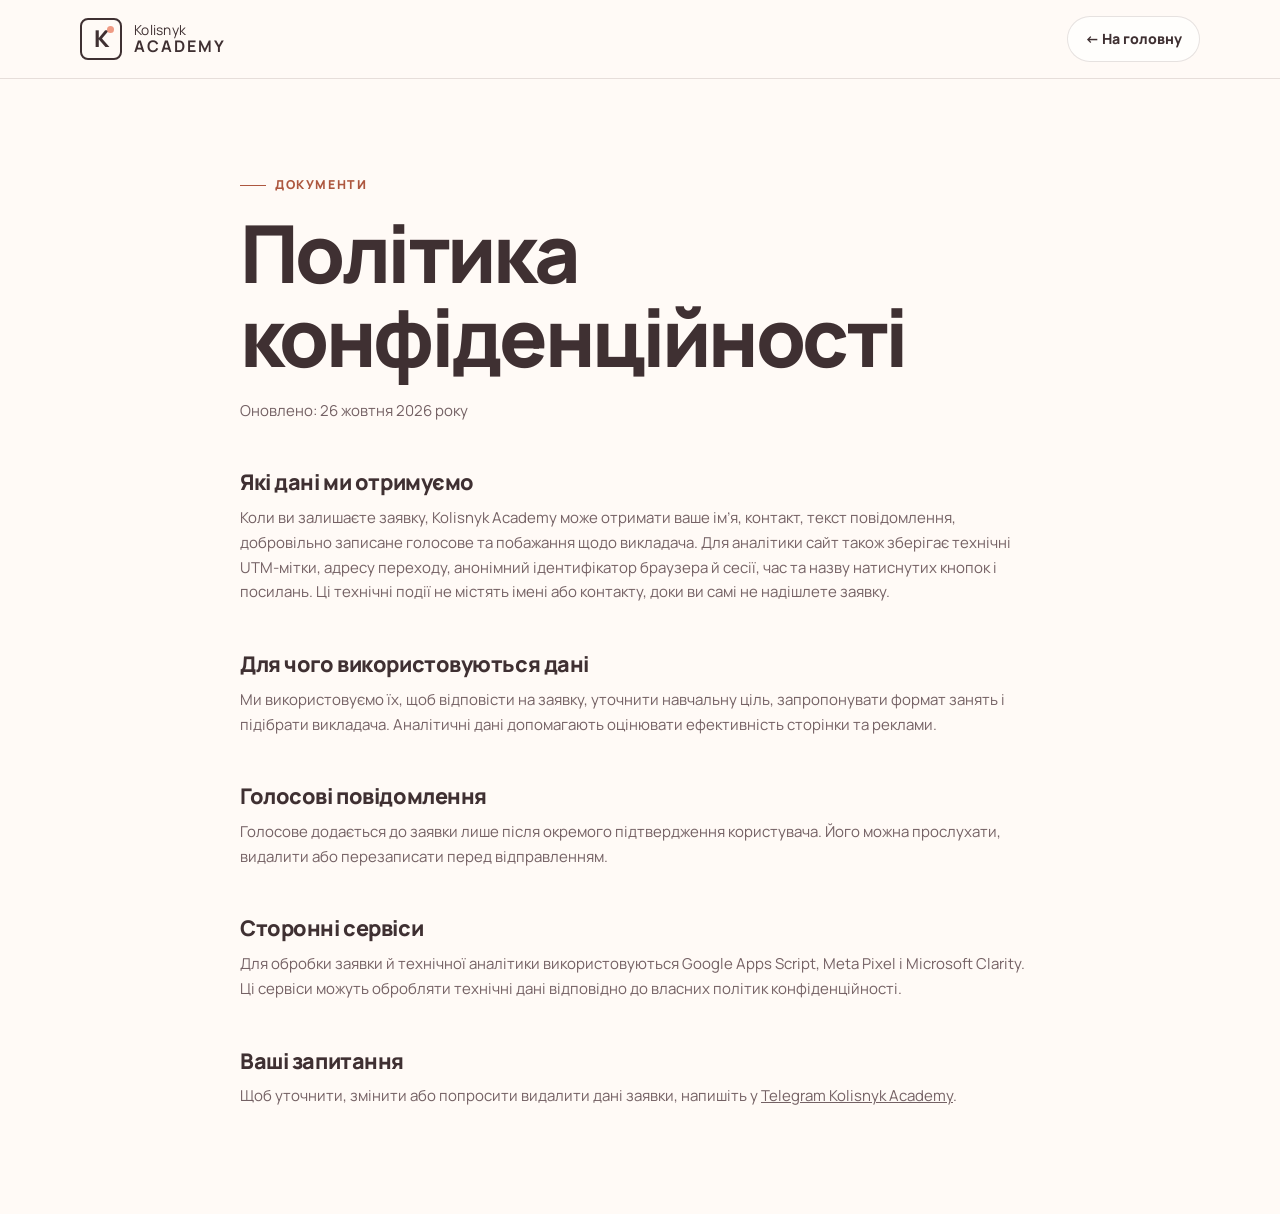
==== commit 435e8680: "Add Microsoft Clarity tracking" ====
--- a/privacy.html
+++ b/privacy.html
@@ -1 +1 @@
-<!doctype html><html lang="uk"><head><meta charset="utf-8"><meta name="viewport" content="width=device-width, initial-scale=1"><meta name="robots" content="noindex"><title>Політика конфіденційності — Kolisnyk Academy</title><link rel="icon" type="image/png" href="assets/images/brand/logo-square.png"><link rel="preconnect" href="https://fonts.googleapis.com"><link rel="preconnect" href="https://fonts.gstatic.com" crossorigin><link href="https://fonts.googleapis.com/css2?family=Manrope:wght@400;500;600;700;800&family=Playfair+Display:wght@600;700&display=swap" rel="stylesheet"><link rel="stylesheet" href="css/style.css"></head><body class="legal-page"><header class="site-header"><div class="container header-inner"><a class="brand" href="index.html"><span class="brand-mark">K<span></span></span><span class="brand-copy">Kolisnyk <strong>Academy</strong></span></a><a class="button button-small button-ghost" href="index.html">← На головну</a></div></header><main class="container legal-content"><span class="eyebrow">Документи</span><h1>Політика конфіденційності</h1><p class="legal-updated">Оновлено: 26 жовтня 2026 року</p><section><h2>Які дані ми отримуємо</h2><p>Коли ви залишаєте заявку, Kolisnyk Academy може отримати ваше ім’я, контакт, текст повідомлення, добровільно записане голосове та побажання щодо викладача. Для аналітики сайт також зберігає технічні UTM-мітки, адресу переходу, анонімний ідентифікатор браузера й сесії, час та назву натиснутих кнопок і посилань. Ці технічні події не містять імені або контакту, доки ви самі не надішлете заявку.</p></section><section><h2>Для чого використовуються дані</h2><p>Ми використовуємо їх, щоб відповісти на заявку, уточнити навчальну ціль, запропонувати формат занять і підібрати викладача. Аналітичні дані допомагають оцінювати ефективність сторінки та реклами.</p></section><section><h2>Голосові повідомлення</h2><p>Голосове додається до заявки лише після окремого підтвердження користувача. Його можна прослухати, видалити або перезаписати перед відправленням.</p></section><section><h2>Сторонні сервіси</h2><p>Для обробки заявки й технічної аналітики використовується Google Apps Script, а також Meta Pixel. Ці сервіси можуть обробляти технічні дані відповідно до власних політик конфіденційності.</p></section><section><h2>Ваші запитання</h2><p>Щоб уточнити, змінити або попросити видалити дані заявки, напишіть у <a href="https://t.me/kolisnyk_academy" target="_blank" rel="noopener">Telegram Kolisnyk Academy</a>.</p></section></main><script src="js/analytics.js?v=20261026-1" defer></script></body></html>
+<!doctype html><html lang="uk"><head><meta charset="utf-8"><meta name="viewport" content="width=device-width, initial-scale=1"><meta name="robots" content="noindex"><title>Політика конфіденційності — Kolisnyk Academy</title><link rel="icon" type="image/png" href="assets/images/brand/logo-square.png"><link rel="preconnect" href="https://fonts.googleapis.com"><link rel="preconnect" href="https://fonts.gstatic.com" crossorigin><link href="https://fonts.googleapis.com/css2?family=Manrope:wght@400;500;600;700;800&family=Playfair+Display:wght@600;700&display=swap" rel="stylesheet"><link rel="stylesheet" href="css/style.css"></head><body class="legal-page"><header class="site-header"><div class="container header-inner"><a class="brand" href="index.html"><span class="brand-mark">K<span></span></span><span class="brand-copy">Kolisnyk <strong>Academy</strong></span></a><a class="button button-small button-ghost" href="index.html">← На головну</a></div></header><main class="container legal-content"><span class="eyebrow">Документи</span><h1>Політика конфіденційності</h1><p class="legal-updated">Оновлено: 26 жовтня 2026 року</p><section><h2>Які дані ми отримуємо</h2><p>Коли ви залишаєте заявку, Kolisnyk Academy може отримати ваше ім’я, контакт, текст повідомлення, добровільно записане голосове та побажання щодо викладача. Для аналітики сайт також зберігає технічні UTM-мітки, адресу переходу, анонімний ідентифікатор браузера й сесії, час та назву натиснутих кнопок і посилань. Ці технічні події не містять імені або контакту, доки ви самі не надішлете заявку.</p></section><section><h2>Для чого використовуються дані</h2><p>Ми використовуємо їх, щоб відповісти на заявку, уточнити навчальну ціль, запропонувати формат занять і підібрати викладача. Аналітичні дані допомагають оцінювати ефективність сторінки та реклами.</p></section><section><h2>Голосові повідомлення</h2><p>Голосове додається до заявки лише після окремого підтвердження користувача. Його можна прослухати, видалити або перезаписати перед відправленням.</p></section><section><h2>Сторонні сервіси</h2><p>Для обробки заявки й технічної аналітики використовуються Google Apps Script, Meta Pixel і Microsoft Clarity. Ці сервіси можуть обробляти технічні дані відповідно до власних політик конфіденційності.</p></section><section><h2>Ваші запитання</h2><p>Щоб уточнити, змінити або попросити видалити дані заявки, напишіть у <a href="https://t.me/kolisnyk_academy" target="_blank" rel="noopener">Telegram Kolisnyk Academy</a>.</p></section></main><script src="js/analytics.js?v=20261026-1" defer></script></body></html>
